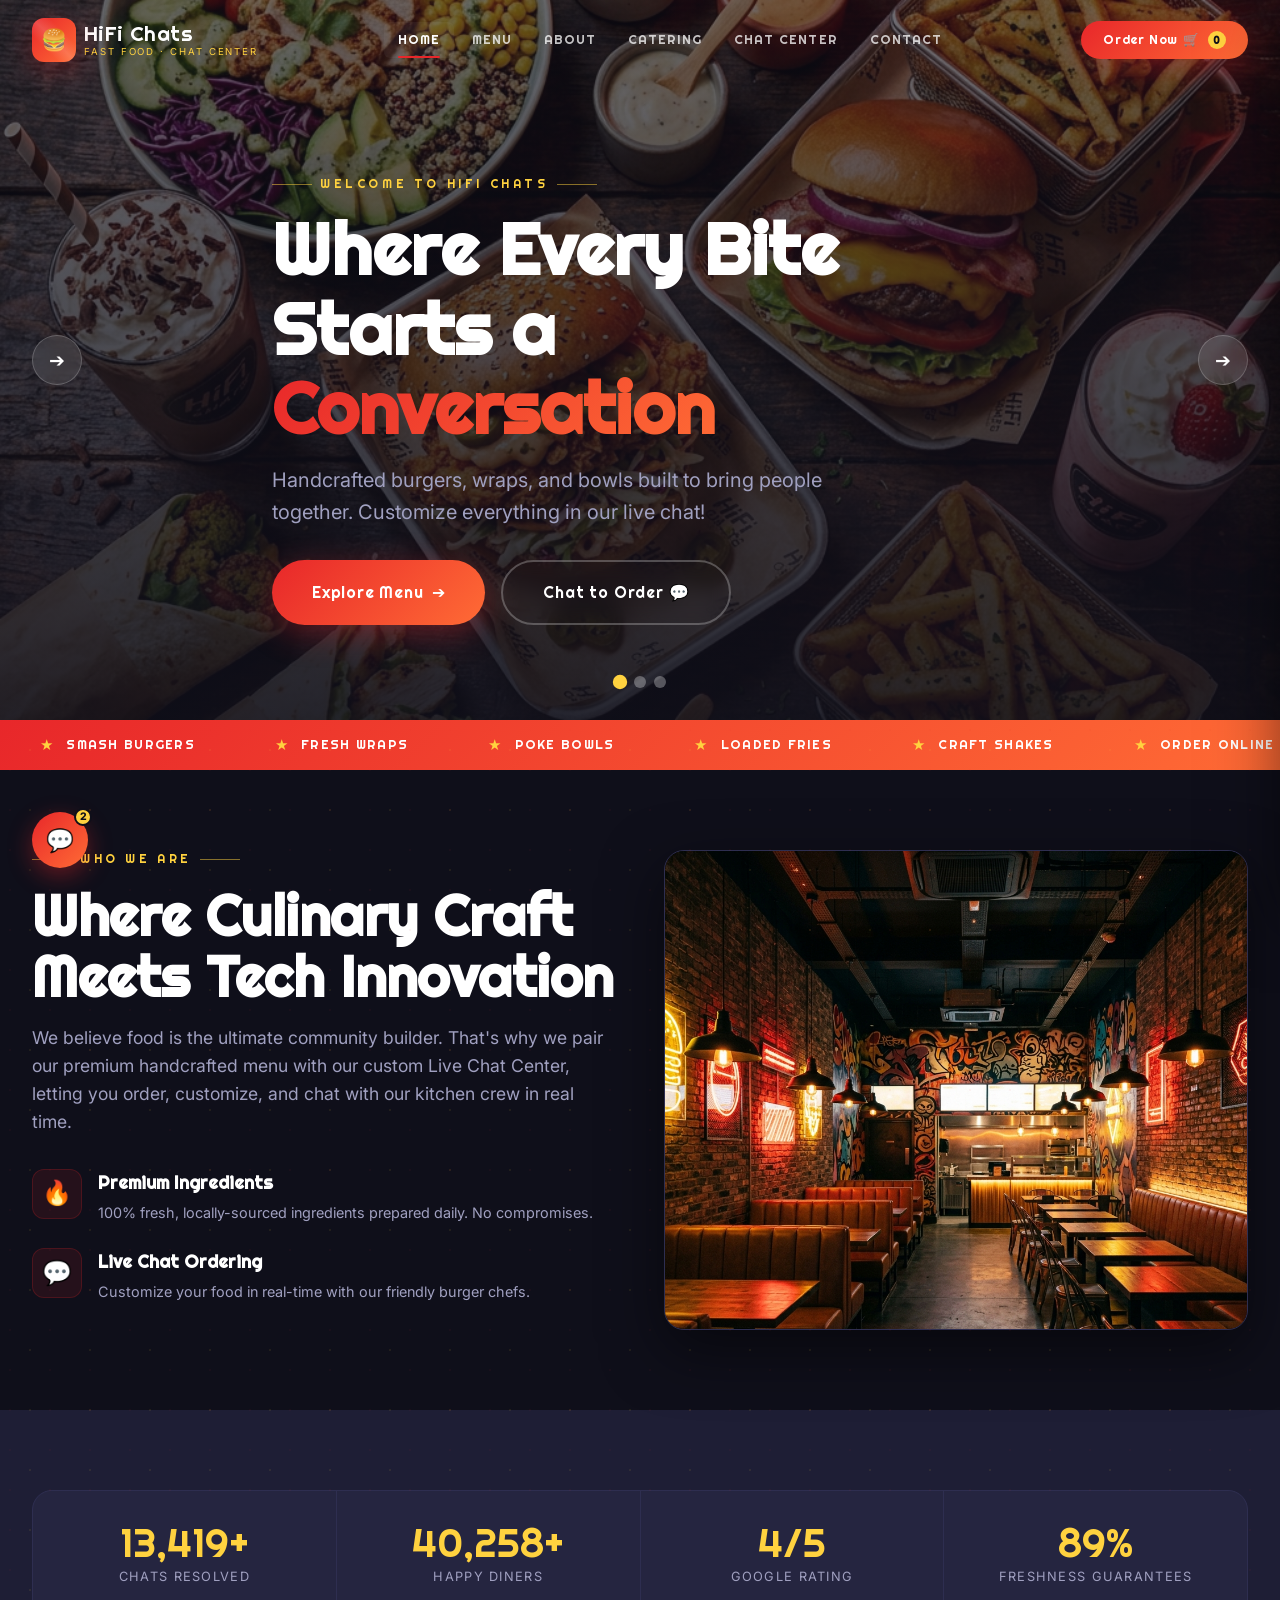
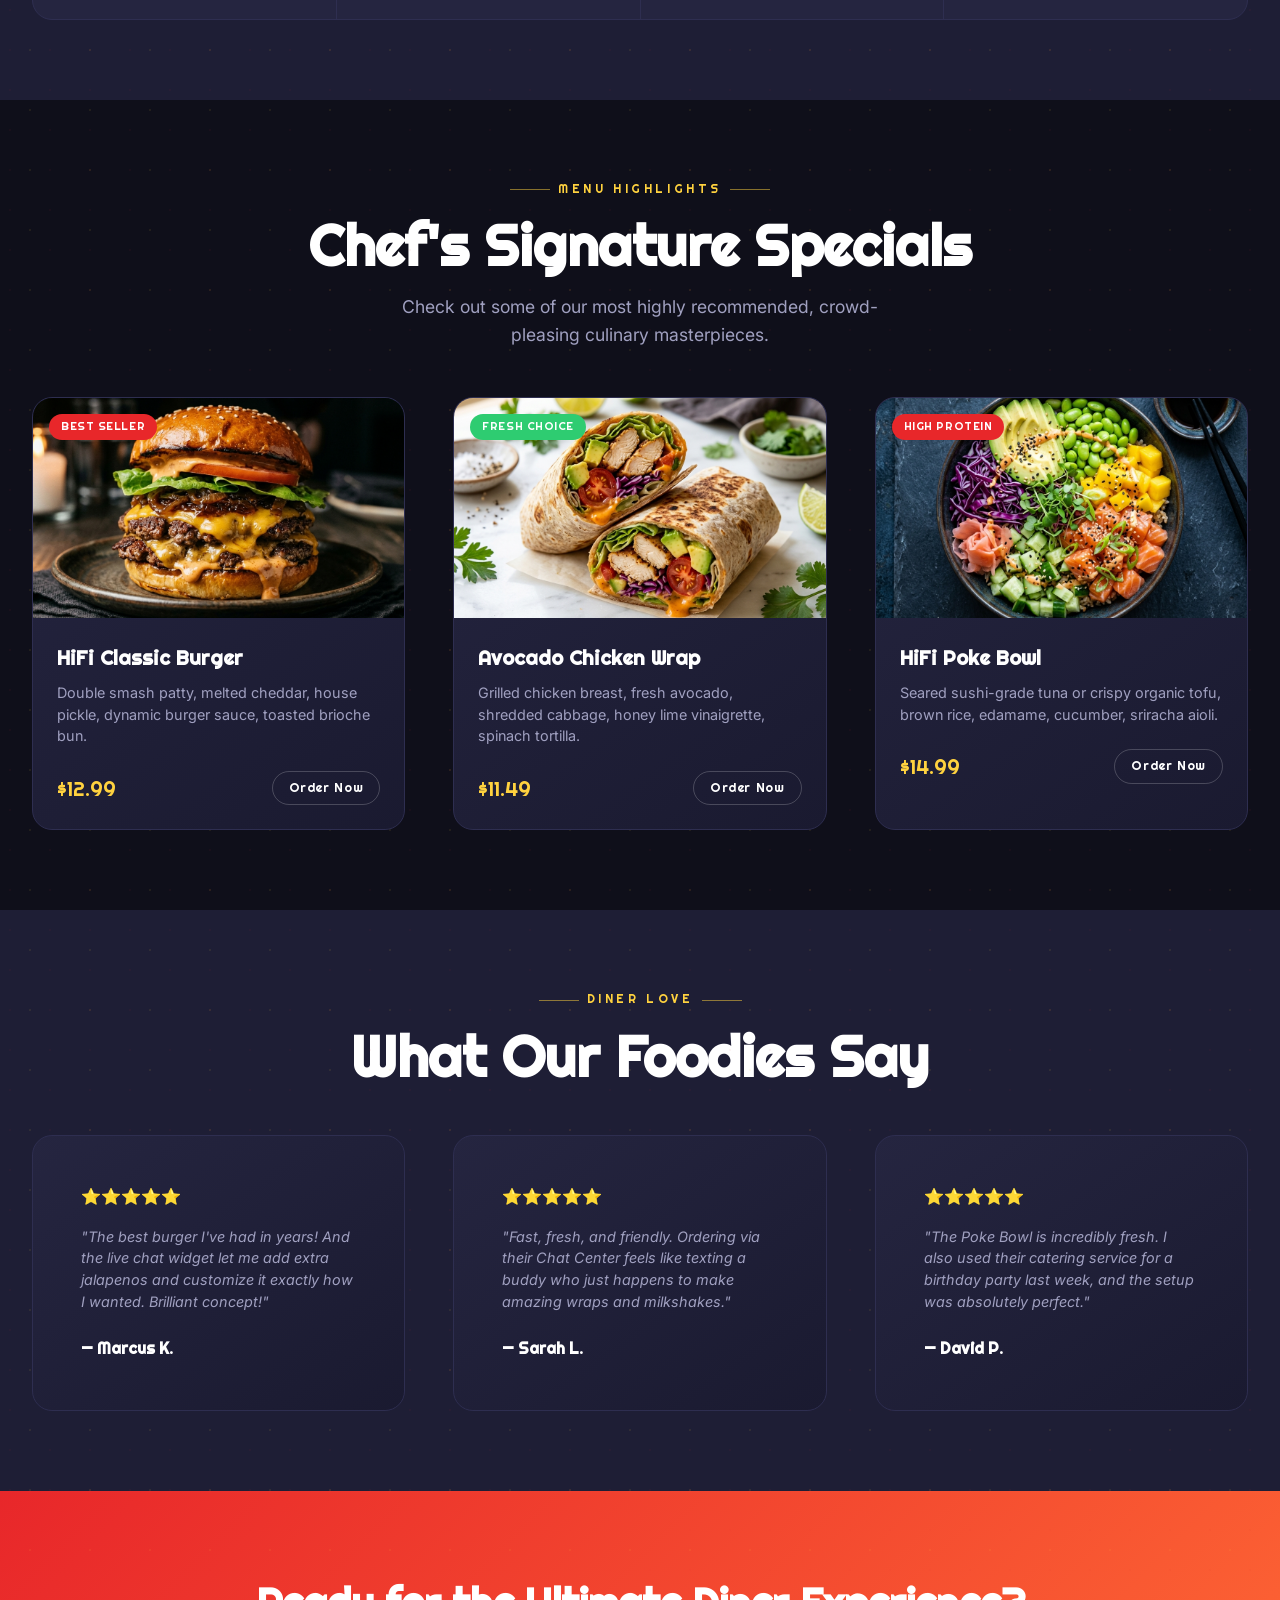
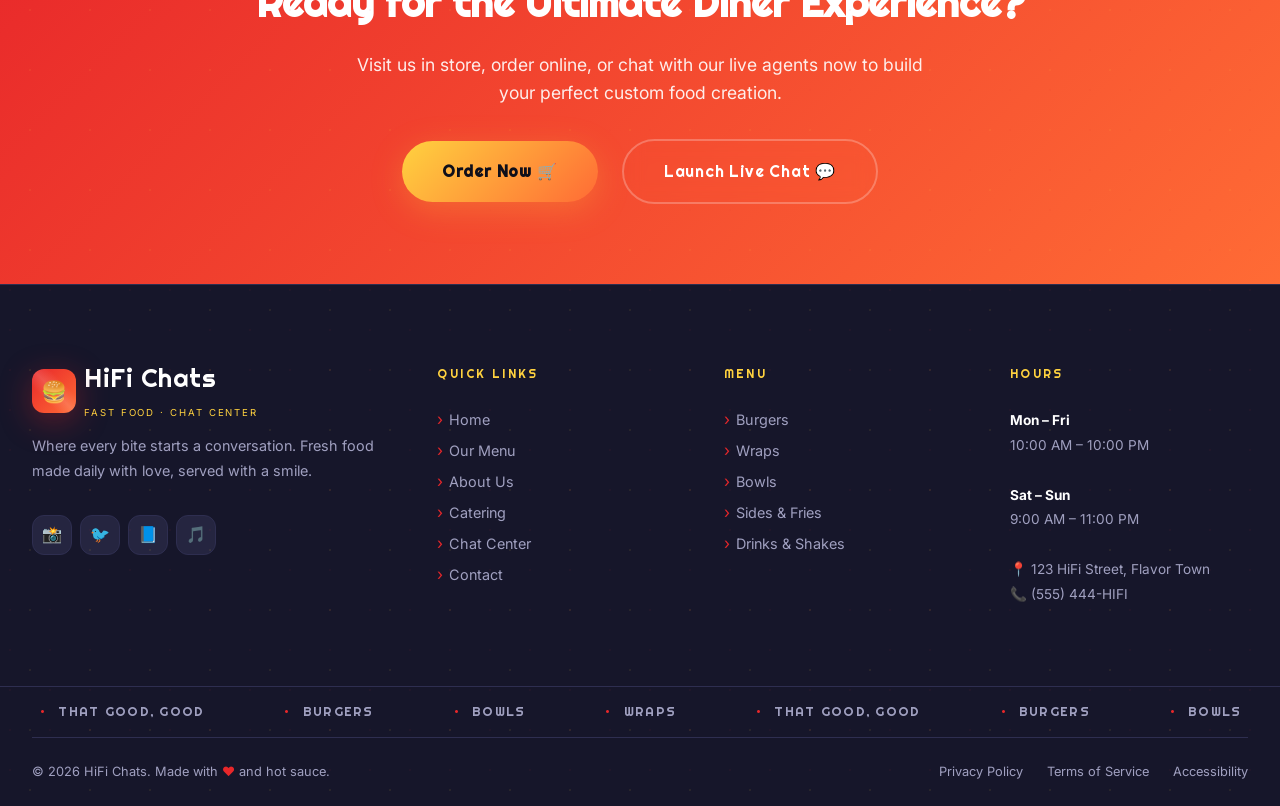
==== index.html @ 08e346a8 "website for chat center" ====
<!DOCTYPE html>
<html lang="en">
<head>
  <meta charset="UTF-8">
  <meta name="viewport" content="width=device-width, initial-scale=1.0">
  <link rel="icon" href="data:image/svg+xml,<svg xmlns=%22http://www.w3.org/2000/svg%22 viewBox=%220 0 100 100%22><text y=%22.9em%22 font-size=%2290%22>🍔</text></svg>">
  <title>Home | HiFi Chats - Street Food & Conversation</title>
  <!-- Google Fonts -->
  <link rel="preconnect" href="https://fonts.googleapis.com">
  <link rel="preconnect" href="https://fonts.gstatic.com" crossorigin>
  <link href="https://fonts.googleapis.com/css2?family=Plus+Jakarta+Sans:wght@400;500;600;700;800&family=Playfair+Display:ital,wght@0,600;0,700;1,600&display=swap" rel="stylesheet">
  <!-- FontAwesome for Icons -->
  <link rel="stylesheet" href="https://cdnjs.cloudflare.com/ajax/libs/font-awesome/6.4.0/css/all.min.css">
  <!-- Stylesheets -->
  <link rel="stylesheet" href="css/main.css">
  <link rel="stylesheet" href="css/components.css">
  <link rel="stylesheet" href="css/animations.css">
  <style>
    /* Inline styles for index-specific elements if any */
    .hero-section {
      height: 80vh;
      min-height: 550px;
      position: relative;
      overflow: hidden;
      display: flex;
      align-items: center;
    }
    .hero-slider {
      position: absolute;
      inset: 0;
      z-index: 1;
    }
    .hero-slide {
      position: absolute;
      inset: 0;
      opacity: 0;
      visibility: hidden;
      transition: opacity 0.8s ease, visibility 0.8s ease;
      display: flex;
      align-items: center;
    }
    .hero-slide.active {
      opacity: 1;
      visibility: visible;
      z-index: 2;
    }
    .hero-bg {
      position: absolute;
      inset: 0;
      background-size: cover;
      background-position: center;
    }
    .hero-bg::after {
      content: '';
      position: absolute;
      inset: 0;
      background: linear-gradient(180deg, rgba(15,15,26,0.6) 0%, rgba(15,15,26,0.9) 100%);
    }
    .hero-content {
      position: relative;
      z-index: 3;
      max-width: 800px;
      padding-top: var(--space-3xl);
    }
    .hero-title {
      font-family: var(--font-display);
      font-size: clamp(2.5rem, 6vw, 4.5rem);
      line-height: 1.1;
      margin-bottom: var(--space-md);
      color: var(--hifi-white);
    }
    .hero-title span {
      color: var(--hifi-yellow);
    }
    .hero-subtitle {
      font-size: 1.25rem;
      color: var(--hifi-muted);
      margin-bottom: var(--space-xl);
      max-width: 600px;
    }
    .hero-actions {
      display: flex;
      gap: var(--space-md);
      flex-wrap: wrap;
    }
    .slider-btn {
      position: absolute;
      top: 50%;
      transform: translateY(-50%);
      width: 50px;
      height: 50px;
      border-radius: 50%;
      background: rgba(255,255,255,0.1);
      border: 1px solid rgba(255,255,255,0.2);
      color: #fff;
      font-size: 1.2rem;
      display: flex;
      align-items: center;
      justify-content: center;
      cursor: pointer;
      z-index: 10;
      transition: all var(--trans-fast);
      backdrop-filter: blur(10px);
    }
    .slider-btn:hover {
      background: var(--hifi-red);
      border-color: var(--hifi-red);
      transform: translateY(-50%) scale(1.1);
    }
    #hero-prev { left: var(--space-xl); }
    #hero-next { right: var(--space-xl); }
    
    .hero-dots {
      position: absolute;
      bottom: var(--space-xl);
      left: 50%;
      transform: translateX(-50%);
      display: flex;
      gap: var(--space-sm);
      z-index: 10;
    }
    .hero-dot {
      width: 12px;
      height: 12px;
      border-radius: 50%;
      background: rgba(255,255,255,0.3);
      cursor: pointer;
      transition: all var(--trans-fast);
    }
    .hero-dot.active {
      background: var(--hifi-yellow);
      transform: scale(1.2);
    }
    
    /* Features */
    .grid {
      display: grid;
      gap: var(--space-2xl);
    }
    .grid-2 { grid-template-columns: repeat(2, 1fr); }
    .grid-3 { grid-template-columns: repeat(3, 1fr); }
    .feature-list {
      display: flex;
      flex-direction: column;
      gap: var(--space-lg);
      margin-top: var(--space-xl);
    }
    .feature-item {
      display: flex;
      gap: var(--space-md);
    }
    .feature-icon {
      width: 50px;
      height: 50px;
      border-radius: 12px;
      background: rgba(232,39,42,0.1);
      border: 1px solid rgba(232,39,42,0.2);
      display: flex;
      align-items: center;
      justify-content: center;
      font-size: 1.5rem;
      color: var(--hifi-red);
      flex-shrink: 0;
    }
    .feature-item h3 {
      font-family: var(--font-display);
      font-size: 1.1rem;
      margin-bottom: 4px;
    }
    .feature-item p {
      color: var(--hifi-muted);
      font-size: 0.9rem;
    }
    .img-wrapper {
      border-radius: var(--radius-lg);
      overflow: hidden;
      border: 1px solid var(--hifi-border);
    }
    .img-responsive {
      width: 100%;
      height: 100%;
      object-fit: cover;
    }
    .flex-center {
      display: flex;
      align-items: center;
      justify-content: center;
    }
    
    /* Backgrounds */
    .bg-light {
      background: var(--hifi-charcoal);
    }
    
    /* Specials Cards */
    .card-img-wrap {
      height: 220px;
      position: relative;
      overflow: hidden;
    }
    .card-img-wrap img {
      width: 100%;
      height: 100%;
      object-fit: cover;
      transition: transform 0.6s ease;
    }
    .card:hover .card-img-wrap img {
      transform: scale(1.08);
    }
    .card-badge {
      position: absolute;
      top: var(--space-md);
      left: var(--space-md);
      padding: 4px 12px;
      border-radius: var(--radius-pill);
      font-family: var(--font-display);
      font-size: 0.7rem;
      letter-spacing: 0.05em;
      text-transform: uppercase;
      color: #fff;
    }
    .bg-primary { background: var(--hifi-red); }
    .bg-accent { background: var(--hifi-green); }
    
    .card-content {
      padding: var(--space-lg);
    }
    .card-title {
      font-family: var(--font-display);
      font-size: 1.25rem;
      margin-bottom: var(--space-sm);
    }
    .card-text {
      color: var(--hifi-muted);
      font-size: 0.9rem;
      margin-bottom: var(--space-lg);
      line-height: 1.5;
    }
    .card-footer {
      display: flex;
      align-items: center;
      justify-content: space-between;
    }
    .card-price {
      font-family: var(--font-display);
      font-size: 1.3rem;
      color: var(--hifi-yellow);
    }
    
    /* Buttons in Cards */
    .btn-outline {
      border: 1px solid rgba(255,255,255,0.2);
      padding: 6px 16px;
      border-radius: var(--radius-pill);
      font-size: 0.8rem;
      font-family: var(--font-display);
      transition: all var(--trans-fast);
    }
    .btn-outline:hover {
      background: var(--hifi-white);
      color: var(--hifi-dark);
      border-color: var(--hifi-white);
    }
    
    .btn-outline.btn-lg {
      padding: 1rem 2.2rem;
      font-size: 0.95rem;
    }
    
    .btn-outline.btn-lg:hover {
      background: var(--hifi-white);
      color: var(--hifi-dark);
    }

    .p-lg {
      padding: var(--space-2xl);
    }
    
    /* Hide scrollbars on body */
    @media (max-width: 768px) {
      .grid-2, .grid-3 { grid-template-columns: 1fr; }
      #hero-prev, #hero-next { display: none; }
    }
  </style>
</head>
<body class="particles-bg">
  <!-- Page Transition Wrapper -->
  <div class="page-transition"></div>

  <!-- Navbar -->
  <header class="navbar" id="navbar">
    <div class="container">
      <a href="index.html" class="nav-logo" data-nav>
        <div class="logo-icon">🍔</div>
        <div class="logo-text">
          <span class="logo-name">HiFi Chats</span>
          <span class="logo-tagline">Fast Food · Chat Center</span>
        </div>
      </a>
      <nav class="nav-links">
        <a href="index.html" class="nav-link active" data-nav>Home</a>
        <a href="menu.html" class="nav-link" data-nav>Menu</a>
        <a href="about.html" class="nav-link" data-nav>About</a>
        <a href="catering.html" class="nav-link" data-nav>Catering</a>
        <a href="chat.html" class="nav-link" data-nav>Chat Center</a>
        <a href="contact.html" class="nav-link" data-nav>Contact</a>
      </nav>
      <div class="nav-actions">
        <button type="button" class="nav-order-btn cart-toggle">Order Now 🛒 <span class="order-badge" style="display:inline-flex;align-items:center;justify-content:center;width:18px;height:18px;background:#FFD23F;color:#0F0F1A;border-radius:50%;font-size:0.65rem;font-weight:800;margin-left:4px;transition:transform 0.2s;">0</span></button>
      </div>
      <button class="nav-hamburger" id="hamburger" aria-label="Toggle menu">
        <span></span>
        <span></span>
        <span></span>
      </button>
    </div>
  </header>

  <!-- Mobile Navigation Menu -->
  <nav class="nav-mobile" id="mobile-nav">
    <a href="index.html" class="nav-link" data-nav>Home</a>
    <a href="menu.html" class="nav-link" data-nav>Menu</a>
    <a href="about.html" class="nav-link" data-nav>About</a>
    <a href="catering.html" class="nav-link" data-nav>Catering</a>
    <a href="chat.html" class="nav-link" data-nav>Chat Center</a>
    <a href="contact.html" class="nav-link" data-nav>Contact</a>
    <button type="button" class="nav-order-btn cart-toggle">Order Now 🛒 <span class="order-badge" style="display:inline-flex;align-items:center;justify-content:center;width:18px;height:18px;background:#FFD23F;color:#0F0F1A;border-radius:50%;font-size:0.65rem;font-weight:800;margin-left:4px;transition:transform 0.2s;">0</span></button>
  </nav>

  <!-- Main Content -->
  <main>
    <!-- Hero Slider Section -->
    <section class="hero-section">
      <div class="hero-slider">
        <!-- Slide 1 (Active) -->
        <div class="hero-slide active">
          <div class="hero-bg" style="background-image: url('assets/hero_food_spread.png');" data-parallax="0.15"></div>
          <div class="hero-content container">
            <span class="section-label">Welcome to HiFi Chats</span>
            <h1 class="hero-title">Where Every Bite<br>Starts a <span class="gradient-text-red">Conversation</span></h1>
            <p class="hero-subtitle">Handcrafted burgers, wraps, and bowls built to bring people together. Customize everything in our live chat!</p>
            <div class="hero-actions">
              <a href="menu.html" class="btn btn-primary btn-lg" data-nav>Explore Menu <span>➔</span></a>
              <a href="chat.html" class="btn btn-secondary btn-lg" data-nav>Chat to Order 💬</a>
            </div>
          </div>
        </div>
        <!-- Slide 2 -->
        <div class="hero-slide">
          <div class="hero-bg" style="background-image: url('assets/burger.png');" data-parallax="0.15"></div>
          <div class="hero-content container">
            <span class="section-label">Double Smash Goodness</span>
            <h1 class="hero-title">Sizzling & Juicy<br><span id="typewriter" class="cursor-blink">Burgers</span></h1>
            <p class="hero-subtitle">Freshly crushed patties, melted cheese, caramelized onions, and our secret HiFi sauce on toasted brioche.</p>
            <div class="hero-actions">
              <a href="menu.html" class="btn btn-primary btn-lg" data-nav>Order Burger Now 🍔</a>
              <a href="about.html" class="btn btn-secondary btn-lg" data-nav>Our Story</a>
            </div>
          </div>
        </div>
        <!-- Slide 3 -->
        <div class="hero-slide">
          <div class="hero-bg" style="background-image: url('assets/interior.png');" data-parallax="0.15"></div>
          <div class="hero-content container">
            <span class="section-label">The Diner Vibe</span>
            <h1 class="hero-title">More Than Meal,<br>It's a <span class="gradient-text-gold">Social Vibe</span></h1>
            <p class="hero-subtitle">Step into our glowing brick & neon lounge, or chat with our live agents from anywhere.</p>
            <div class="hero-actions">
              <a href="contact.html" class="btn btn-gold btn-lg" data-nav>Find Locations 📍</a>
              <a href="catering.html" class="btn btn-secondary btn-lg" data-nav>Event Catering</a>
            </div>
          </div>
        </div>
      </div>

      <!-- Slider Navigation Buttons -->
      <button id="hero-prev" class="slider-btn" aria-label="Previous Slide">➔</button>
      <button id="hero-next" class="slider-btn" aria-label="Next Slide">➔</button>

      <!-- Slider Pagination Dots -->
      <div class="hero-dots">
        <span class="hero-dot active"></span>
        <span class="hero-dot"></span>
        <span class="hero-dot"></span>
      </div>
    </section>

    <!-- Marquee Ticker -->
    <div class="ticker-wrap">
      <div class="ticker-track">
        <span class="ticker-item"><span class="ticker-dot">★</span> SMASH BURGERS</span>
        <span class="ticker-item"><span class="ticker-dot">★</span> FRESH WRAPS</span>
        <span class="ticker-item"><span class="ticker-dot">★</span> POKE BOWLS</span>
        <span class="ticker-item"><span class="ticker-dot">★</span> LOADED FRIES</span>
        <span class="ticker-item"><span class="ticker-dot">★</span> CRAFT SHAKES</span>
        <span class="ticker-item"><span class="ticker-dot">★</span> ORDER ONLINE</span>
        <span class="ticker-item"><span class="ticker-dot">★</span> CATERING AVAILABLE</span>
        <span class="ticker-item"><span class="ticker-dot">★</span> SMASH BURGERS</span>
        <span class="ticker-item"><span class="ticker-dot">★</span> FRESH WRAPS</span>
        <span class="ticker-item"><span class="ticker-dot">★</span> POKE BOWLS</span>
        <span class="ticker-item"><span class="ticker-dot">★</span> LOADED FRIES</span>
        <span class="ticker-item"><span class="ticker-dot">★</span> CRAFT SHAKES</span>
        <span class="ticker-item"><span class="ticker-dot">★</span> ORDER ONLINE</span>
        <span class="ticker-item"><span class="ticker-dot">★</span> CATERING AVAILABLE</span>
      </div>
    </div>

    <!-- Intro & Features Section -->
    <section class="section-padding container">
      <div class="grid grid-2">
        <div class="reveal-left">
          <span class="section-label">Who We Are</span>
          <h2 class="section-title">Where Culinary Craft<br>Meets Tech Innovation</h2>
          <p class="section-subtitle" style="max-width: 100%; margin-bottom: 2rem;">We believe food is the ultimate community builder. That's why we pair our premium handcrafted menu with our custom Live Chat Center, letting you order, customize, and chat with our kitchen crew in real time.</p>
          <div class="feature-list stagger">
            <div class="feature-item">
              <div class="feature-icon">🔥</div>
              <div>
                <h3>Premium Ingredients</h3>
                <p>100% fresh, locally-sourced ingredients prepared daily. No compromises.</p>
              </div>
            </div>
            <div class="feature-item">
              <div class="feature-icon">💬</div>
              <div>
                <h3>Live Chat Ordering</h3>
                <p>Customize your food in real-time with our friendly burger chefs.</p>
              </div>
            </div>
          </div>
        </div>
        <div class="reveal-right flex-center">
          <div class="img-wrapper shadow-lg float-anim" style="max-height: 480px;">
            <img src="assets/interior.png" alt="Diner Interior" class="img-responsive">
          </div>
        </div>
      </div>
    </section>

    <!-- Stats Section -->
    <section class="section-padding bg-light">
      <div class="container">
        <div class="stats-grid stagger">
          <div class="stat-item">
            <div class="stat-number" data-count="15000" data-suffix="+">0</div>
            <div class="stat-label">Chats Resolved</div>
          </div>
          <div class="stat-item">
            <div class="stat-number" data-count="45000" data-suffix="+">0</div>
            <div class="stat-label">Happy Diners</div>
          </div>
          <div class="stat-item">
            <div class="stat-number" data-count="4.9" data-suffix="/5">0</div>
            <div class="stat-label">Google Rating</div>
          </div>
          <div class="stat-item">
            <div class="stat-number" data-count="100" data-suffix="%">0</div>
            <div class="stat-label">Freshness Guarantees</div>
          </div>
        </div>
      </div>
    </section>

    <!-- Specials / Signature Items Section -->
    <section class="section-padding container">
      <div class="text-center" style="margin-bottom: 3rem;">
        <span class="section-label" style="justify-content: center;">Menu Highlights</span>
        <h2 class="section-title">Chef's Signature Specials</h2>
        <p class="section-subtitle" style="margin-inline: auto;">Check out some of our most highly recommended, crowd-pleasing culinary masterpieces.</p>
      </div>
      
      <div class="grid grid-3 stagger">
        <!-- Card 1 -->
        <div class="card reveal">
          <div class="card-img-wrap">
            <img src="assets/burger.png" alt="HiFi Classic Burger" class="img-responsive">
            <span class="card-badge bg-primary">Best Seller</span>
          </div>
          <div class="card-content">
            <h3 class="card-title">HiFi Classic Burger</h3>
            <p class="card-text">Double smash patty, melted cheddar, house pickle, dynamic burger sauce, toasted brioche bun.</p>
            <div class="card-footer">
              <span class="card-price">$12.99</span>
              <a href="menu.html" class="btn btn-outline" data-nav>Order Now</a>
            </div>
          </div>
        </div>
        <!-- Card 2 -->
        <div class="card reveal">
          <div class="card-img-wrap">
            <img src="assets/wrap.png" alt="Avocado Chicken Wrap" class="img-responsive">
            <span class="card-badge bg-accent">Fresh Choice</span>
          </div>
          <div class="card-content">
            <h3 class="card-title">Avocado Chicken Wrap</h3>
            <p class="card-text">Grilled chicken breast, fresh avocado, shredded cabbage, honey lime vinaigrette, spinach tortilla.</p>
            <div class="card-footer">
              <span class="card-price">$11.49</span>
              <a href="menu.html" class="btn btn-outline" data-nav>Order Now</a>
            </div>
          </div>
        </div>
        <!-- Card 3 -->
        <div class="card reveal">
          <div class="card-img-wrap">
            <img src="assets/bowl.png" alt="HiFi Poke Bowl" class="img-responsive">
            <span class="card-badge bg-primary">High Protein</span>
          </div>
          <div class="card-content">
            <h3 class="card-title">HiFi Poke Bowl</h3>
            <p class="card-text">Seared sushi-grade tuna or crispy organic tofu, brown rice, edamame, cucumber, sriracha aioli.</p>
            <div class="card-footer">
              <span class="card-price">$14.99</span>
              <a href="menu.html" class="btn btn-outline" data-nav>Order Now</a>
            </div>
          </div>
        </div>
      </div>
    </section>

    <!-- Testimonials Section -->
    <section class="section-padding bg-light">
      <div class="container">
        <div class="text-center" style="margin-bottom: 3rem;">
          <span class="section-label" style="justify-content: center;">Diner Love</span>
          <h2 class="section-title">What Our Foodies Say</h2>
        </div>
        <div class="grid grid-3 stagger">
          <div class="card p-lg reveal">
            <div class="stars" style="color: var(--hifi-yellow); margin-bottom: 1rem;">⭐⭐⭐⭐⭐</div>
            <p class="card-text" style="font-style: italic; margin-bottom: 0;">"The best burger I've had in years! And the live chat widget let me add extra jalapenos and customize it exactly how I wanted. Brilliant concept!"</p>
            <h4 style="margin-top: 1.5rem; font-family: var(--font-display);">— Marcus K.</h4>
          </div>
          <div class="card p-lg reveal">
            <div class="stars" style="color: var(--hifi-yellow); margin-bottom: 1rem;">⭐⭐⭐⭐⭐</div>
            <p class="card-text" style="font-style: italic; margin-bottom: 0;">"Fast, fresh, and friendly. Ordering via their Chat Center feels like texting a buddy who just happens to make amazing wraps and milkshakes."</p>
            <h4 style="margin-top: 1.5rem; font-family: var(--font-display);">— Sarah L.</h4>
          </div>
          <div class="card p-lg reveal">
            <div class="stars" style="color: var(--hifi-yellow); margin-bottom: 1rem;">⭐⭐⭐⭐⭐</div>
            <p class="card-text" style="font-style: italic; margin-bottom: 0;">"The Poke Bowl is incredibly fresh. I also used their catering service for a birthday party last week, and the setup was absolutely perfect."</p>
            <h4 style="margin-top: 1.5rem; font-family: var(--font-display);">— David P.</h4>
          </div>
        </div>
      </div>
    </section>

    <!-- Call To Action (CTA) -->
    <section class="section-padding bg-primary text-white text-center" style="background: var(--grad-red);">
      <div class="container reveal">
        <h2 class="display-font" style="font-size: 2.5rem; margin-bottom: 1rem; color: #fff;">Ready for the Ultimate Diner Experience?</h2>
        <p style="font-size: 1.1rem; margin-bottom: 2rem; opacity: 0.9; max-width: 600px; margin-inline: auto;">Visit us in store, order online, or chat with our live agents now to build your perfect custom food creation.</p>
        <div class="flex-center" style="gap: 1.5rem; flex-wrap: wrap;">
          <a href="menu.html" class="btn btn-gold btn-lg" data-nav>Order Now 🛒</a>
          <a href="chat.html" class="btn btn-secondary btn-lg" data-nav>Launch Live Chat 💬</a>
        </div>
      </div>
    </section>
  </main>

  <!-- Footer -->
  <footer class="footer">
    <div class="container">
      <div class="footer-grid">
        <div class="footer-brand">
          <div class="nav-logo" style="margin-bottom:1rem;">
            <div class="logo-icon">🍔</div>
            <div class="logo-text">
              <span class="logo-name">HiFi Chats</span>
              <span class="logo-tagline">Fast Food · Chat Center</span>
            </div>
          </div>
          <p class="footer-desc">Where every bite starts a conversation. Fresh food made daily with love, served with a smile.</p>
          <div class="footer-social">
            <a href="#" class="social-btn" aria-label="Instagram">📸</a>
            <a href="#" class="social-btn" aria-label="Twitter">🐦</a>
            <a href="#" class="social-btn" aria-label="Facebook">📘</a>
            <a href="#" class="social-btn" aria-label="TikTok">🎵</a>
          </div>
        </div>
        <div>
          <p class="footer-col-title">Quick Links</p>
          <ul class="footer-links">
            <li><a href="index.html">Home</a></li>
            <li><a href="menu.html">Our Menu</a></li>
            <li><a href="about.html">About Us</a></li>
            <li><a href="catering.html">Catering</a></li>
            <li><a href="chat.html">Chat Center</a></li>
            <li><a href="contact.html">Contact</a></li>
          </ul>
        </div>
        <div>
          <p class="footer-col-title">Menu</p>
          <ul class="footer-links">
            <li><a href="menu.html">Burgers</a></li>
            <li><a href="menu.html">Wraps</a></li>
            <li><a href="menu.html">Bowls</a></li>
            <li><a href="menu.html">Sides & Fries</a></li>
            <li><a href="menu.html">Drinks & Shakes</a></li>
          </ul>
        </div>
        <div>
          <p class="footer-col-title">Hours</p>
          <div class="footer-hours">
            <p><strong>Mon – Fri</strong><br>10:00 AM – 10:00 PM</p>
            <br>
            <p><strong>Sat – Sun</strong><br>9:00 AM – 11:00 PM</p>
            <br>
            <p>📍 123 HiFi Street, Flavor Town</p>
            <p>📞 (555) 444-HIFI</p>
          </div>
        </div>
      </div>
    </div>
    <div class="ticker-wrap" style="background:var(--hifi-dark2);border-top:1px solid var(--hifi-border);">
      <div class="ticker-track">
        <span class="ticker-item" style="color:var(--hifi-muted)"><span class="ticker-dot" style="color:var(--hifi-red)">•</span> that good, good</span>
        <span class="ticker-item" style="color:var(--hifi-muted)"><span class="ticker-dot" style="color:var(--hifi-red)">•</span> burgers</span>
        <span class="ticker-item" style="color:var(--hifi-muted)"><span class="ticker-dot" style="color:var(--hifi-red)">•</span> bowls</span>
        <span class="ticker-item" style="color:var(--hifi-muted)"><span class="ticker-dot" style="color:var(--hifi-red)">•</span> wraps</span>
        <span class="ticker-item" style="color:var(--hifi-muted)"><span class="ticker-dot" style="color:var(--hifi-red)">•</span> that good, good</span>
        <span class="ticker-item" style="color:var(--hifi-muted)"><span class="ticker-dot" style="color:var(--hifi-red)">•</span> burgers</span>
        <span class="ticker-item" style="color:var(--hifi-muted)"><span class="ticker-dot" style="color:var(--hifi-red)">•</span> bowls</span>
        <span class="ticker-item" style="color:var(--hifi-muted)"><span class="ticker-dot" style="color:var(--hifi-red)">•</span> wraps</span>
      </div>
    </div>
    <div class="container">
      <div class="footer-bottom">
        <p class="footer-copy">© 2026 HiFi Chats. Made with <span>❤</span> and hot sauce.</p>
        <div class="footer-legal">
          <a href="#">Privacy Policy</a>
          <a href="#">Terms of Service</a>
          <a href="#">Accessibility</a>
        </div>
      </div>
    </div>
  </footer>

  <!-- Floating Order Button -->
  <a href="menu.html" class="fab-order" id="fab-order" aria-label="Order Now">
    <span class="fab-pulse"></span> Order Now
  </a>

  <!-- Chat Widget -->
  <div class="chat-widget">
    <div class="chat-popup" id="chat-popup">
      <div class="chat-popup-header">
        <div class="chat-popup-avatar">🧑‍🍳</div>
        <div class="chat-popup-info">
          <strong>HiFi Support</strong>
          <small>Usually replies instantly</small>
        </div>
        <div class="online-dot"></div>
      </div>
      <div class="chat-popup-body">
        <div class="chat-bubble-msg">👋 Hey! Ready to order? We've got today's specials waiting for you!</div>
        <div class="chat-bubble-msg" style="animation-delay:0.2s">🍔 Our HiFi Classic is 20% off today only!</div>
        <a href="chat.html" class="chat-popup-cta">Start Chatting →</a>
      </div>
    </div>
    <button class="chat-widget-btn" id="chat-widget-btn" aria-label="Open chat">💬</button>
    <span class="chat-widget-badge">2</span>
  </div>

  <!-- Scripts -->
  <script src="js/cart.js"></script>
  <script src="js/main.js"></script>
  <script src="js/hero.js"></script>
</body>
</html>
---- css/main.css ----
/* ====================================
   HiFi Chats – Design System / main.css
   ==================================== */

@import url('https://fonts.googleapis.com/css2?family=Righteous&family=Pacifico&family=Inter:wght@300;400;500;600;700;800;900&display=swap');

/* ── CSS Custom Properties ── */
:root {
  /* Brand Colors */
  --hifi-red:       #E8272A;
  --hifi-red-dark:  #B01E20;
  --hifi-red-light: #FF4D50;
  --hifi-yellow:    #FFD23F;
  --hifi-yellow-dk: #E8BB20;
  --hifi-orange:    #FF6B35;
  --hifi-green:     #2ECC71;
  --hifi-dark:      #0F0F1A;
  --hifi-dark2:     #16162A;
  --hifi-charcoal:  #1E1E35;
  --hifi-card:      #252540;
  --hifi-border:    #2E2E50;
  --hifi-cream:     #FFF8F0;
  --hifi-muted:     #A0A0C0;
  --hifi-white:     #FFFFFF;

  /* Gradients */
  --grad-hero:   linear-gradient(135deg, #0F0F1A 0%, #1A0A0A 50%, #0F0F1A 100%);
  --grad-red:    linear-gradient(135deg, #E8272A, #FF6B35);
  --grad-gold:   linear-gradient(135deg, #FFD23F, #FF6B35);
  --grad-card:   linear-gradient(145deg, #252540, #1A1A30);
  --grad-shine:  linear-gradient(45deg, transparent 30%, rgba(255,210,63,0.08) 50%, transparent 70%);

  /* Typography */
  --font-display: 'Righteous', sans-serif;
  --font-accent:  'Pacifico', cursive;
  --font-body:    'Inter', sans-serif;

  /* Spacing */
  --space-xs:  0.25rem;
  --space-sm:  0.5rem;
  --space-md:  1rem;
  --space-lg:  1.5rem;
  --space-xl:  2rem;
  --space-2xl: 3rem;
  --space-3xl: 5rem;

  /* Border Radius */
  --radius-sm:   6px;
  --radius-md:   12px;
  --radius-lg:   20px;
  --radius-xl:   32px;
  --radius-pill: 999px;

  /* Shadows */
  --shadow-sm:   0 2px 8px rgba(0,0,0,0.3);
  --shadow-md:   0 8px 32px rgba(0,0,0,0.4);
  --shadow-lg:   0 20px 60px rgba(0,0,0,0.5);
  --shadow-red:  0 8px 32px rgba(232,39,42,0.35);
  --shadow-gold: 0 8px 32px rgba(255,210,63,0.25);

  /* Transitions */
  --trans-fast:   0.15s ease;
  --trans-mid:    0.3s ease;
  --trans-slow:   0.6s cubic-bezier(0.34, 1.56, 0.64, 1);

  /* Z-Index */
  --z-base: 1;
  --z-above: 10;
  --z-nav: 100;
  --z-modal: 1000;

  /* Layout */
  --max-width: 1280px;
  --nav-height: 80px;
}

/* ── Reset & Base ── */
*, *::before, *::after {
  box-sizing: border-box;
  margin: 0;
  padding: 0;
}

html {
  scroll-behavior: smooth;
  font-size: 16px;
}

body {
  font-family: var(--font-body);
  background: var(--hifi-dark);
  color: var(--hifi-white);
  overflow-x: hidden;
  line-height: 1.6;
  -webkit-font-smoothing: antialiased;
}

img {
  max-width: 100%;
  display: block;
}

a {
  color: inherit;
  text-decoration: none;
}

ul, ol {
  list-style: none;
}

button {
  cursor: pointer;
  border: none;
  background: none;
  font-family: inherit;
}

/* ── Utility Classes ── */
.container {
  max-width: var(--max-width);
  margin-inline: auto;
  padding-inline: var(--space-xl);
}

.section-padding {
  padding-block: var(--space-3xl);
}

.text-center { text-align: center; }
.text-red    { color: var(--hifi-red); }
.text-yellow { color: var(--hifi-yellow); }
.text-muted  { color: var(--hifi-muted); }
.text-white  { color: var(--hifi-white); }

.shadow-lg { box-shadow: var(--shadow-lg); }

.display-font  { font-family: var(--font-display); }
.accent-font   { font-family: var(--font-accent); }

/* ── Section Headers ── */
.section-label {
  font-family: var(--font-display);
  font-size: 0.75rem;
  letter-spacing: 0.3em;
  text-transform: uppercase;
  color: var(--hifi-yellow);
  display: flex;
  align-items: center;
  gap: var(--space-sm);
  margin-bottom: var(--space-md);
}

.section-label::before,
.section-label::after {
  content: '';
  height: 1px;
  width: 40px;
  background: var(--hifi-yellow);
  opacity: 0.5;
}

.section-title {
  font-family: var(--font-display);
  font-size: clamp(2rem, 5vw, 3.5rem);
  line-height: 1.1;
  margin-bottom: var(--space-md);
}

.section-subtitle {
  font-size: 1.1rem;
  color: var(--hifi-muted);
  max-width: 540px;
}

/* ── Buttons ── */
.btn {
  display: inline-flex;
  align-items: center;
  gap: var(--space-sm);
  padding: 0.85em 2em;
  border-radius: var(--radius-pill);
  font-family: var(--font-display);
  font-size: 0.9rem;
  letter-spacing: 0.05em;
  transition: all var(--trans-slow);
  position: relative;
  overflow: hidden;
  white-space: nowrap;
}

.btn::after {
  content: '';
  position: absolute;
  inset: 0;
  background: var(--grad-shine);
  transform: translateX(-100%);
  transition: transform var(--trans-mid);
}

.btn:hover::after {
  transform: translateX(100%);
}

.btn-primary {
  background: var(--grad-red);
  color: var(--hifi-white);
  box-shadow: var(--shadow-red);
}

.btn-primary:hover {
  transform: translateY(-3px) scale(1.03);
  box-shadow: 0 12px 40px rgba(232,39,42,0.5);
}

.btn-secondary {
  background: transparent;
  color: var(--hifi-white);
  border: 2px solid rgba(255,255,255,0.25);
  backdrop-filter: blur(10px);
}

.btn-secondary:hover {
  border-color: var(--hifi-yellow);
  color: var(--hifi-yellow);
  transform: translateY(-3px);
  box-shadow: 0 8px 24px rgba(255,210,63,0.15);
}

.btn-gold {
  background: var(--grad-gold);
  color: var(--hifi-dark);
  box-shadow: var(--shadow-gold);
  font-weight: 700;
}

.btn-gold:hover {
  transform: translateY(-3px) scale(1.03);
  box-shadow: 0 12px 40px rgba(255,210,63,0.4);
}

.btn-lg {
  padding: 1.1em 2.5em;
  font-size: 1rem;
}

.btn-sm {
  padding: 0.55em 1.4em;
  font-size: 0.8rem;
}

.btn-icon {
  width: 20px;
  height: 20px;
  transition: transform var(--trans-fast);
}

.btn:hover .btn-icon {
  transform: translateX(4px);
}

/* ── Cards ── */
.card {
  background: var(--grad-card);
  border: 1px solid var(--hifi-border);
  border-radius: var(--radius-lg);
  overflow: hidden;
  transition: all var(--trans-mid);
  position: relative;
}

.card:hover {
  transform: translateY(-6px);
  border-color: rgba(232,39,42,0.3);
  box-shadow: 0 24px 48px rgba(0,0,0,0.4), 0 0 0 1px rgba(232,39,42,0.1);
}

/* ── Badges ── */
.badge {
  display: inline-flex;
  align-items: center;
  gap: 4px;
  padding: 4px 12px;
  border-radius: var(--radius-pill);
  font-size: 0.7rem;
  font-weight: 700;
  letter-spacing: 0.05em;
  text-transform: uppercase;
}

.badge-hot  { background: rgba(232,39,42,0.15); color: var(--hifi-red-light); border: 1px solid rgba(232,39,42,0.3); }
.badge-new  { background: rgba(46,204,113,0.15); color: var(--hifi-green); border: 1px solid rgba(46,204,113,0.3); }
.badge-veg  { background: rgba(46,204,113,0.15); color: var(--hifi-green); border: 1px solid rgba(46,204,113,0.3); }
.badge-pop  { background: rgba(255,210,63,0.15); color: var(--hifi-yellow); border: 1px solid rgba(255,210,63,0.3); }

/* ── Scroll-in animations ── */
.reveal {
  opacity: 0;
  transform: translateY(40px);
  transition: opacity 0.7s ease, transform 0.7s ease;
}

.reveal.visible {
  opacity: 1;
  transform: none;
}

.reveal-left {
  opacity: 0;
  transform: translateX(-40px);
  transition: opacity 0.7s ease, transform 0.7s ease;
}

.reveal-left.visible {
  opacity: 1;
  transform: none;
}

.reveal-right {
  opacity: 0;
  transform: translateX(40px);
  transition: opacity 0.7s ease, transform 0.7s ease;
}

.reveal-right.visible {
  opacity: 1;
  transform: none;
}

/* ── Page Hero Overlay ── */
.page-hero {
  position: relative;
  padding-top: calc(var(--nav-height) + 4rem);
  padding-bottom: 4rem;
  text-align: center;
  overflow: hidden;
}

.page-hero::before {
  content: '';
  position: absolute;
  inset: 0;
  background: radial-gradient(ellipse at center top, rgba(232,39,42,0.2) 0%, transparent 60%);
  pointer-events: none;
}

/* ── Divider ── */
.divider {
  border: none;
  height: 1px;
  background: linear-gradient(90deg, transparent, var(--hifi-border), transparent);
  margin-block: var(--space-2xl);
}

/* ── Responsive Grid Helpers ── */
.grid-2 { display: grid; grid-template-columns: repeat(2, 1fr); gap: var(--space-xl); }
.grid-3 { display: grid; grid-template-columns: repeat(3, 1fr); gap: var(--space-xl); }
.grid-4 { display: grid; grid-template-columns: repeat(4, 1fr); gap: var(--space-xl); }

@media (max-width: 1024px) {
  .grid-4 { grid-template-columns: repeat(2, 1fr); }
  .grid-3 { grid-template-columns: repeat(2, 1fr); }
}

@media (max-width: 768px) {
  .container { padding-inline: var(--space-lg); }
  .section-padding { padding-block: var(--space-2xl); }
  .grid-2, .grid-3, .grid-4 { grid-template-columns: 1fr; }
}
---- css/components.css ----
/* ====================================
   HiFi Chats – Components (Nav, Footer, etc.)
   ==================================== */

/* ──────────────────────────────────────
   NAVIGATION
────────────────────────────────────── */
.navbar {
  position: fixed;
  top: 0;
  left: 0;
  right: 0;
  height: var(--nav-height);
  z-index: var(--z-nav);
  transition: all var(--trans-mid);
  display: flex;
  align-items: center;
}

.navbar.scrolled {
  background: rgba(15, 15, 26, 0.92);
  backdrop-filter: blur(20px);
  border-bottom: 1px solid var(--hifi-border);
  box-shadow: 0 4px 30px rgba(0,0,0,0.3);
}

.navbar .container {
  display: flex;
  align-items: center;
  justify-content: space-between;
  width: 100%;
}

/* Logo */
.nav-logo {
  display: flex;
  align-items: center;
  gap: var(--space-sm);
  text-decoration: none;
}

.logo-icon {
  width: 44px;
  height: 44px;
  background: var(--grad-red);
  border-radius: 12px;
  display: flex;
  align-items: center;
  justify-content: center;
  font-size: 1.3rem;
  box-shadow: var(--shadow-red);
  flex-shrink: 0;
  position: relative;
  overflow: hidden;
}

.logo-icon::after {
  content: '';
  position: absolute;
  top: -50%;
  left: -50%;
  width: 200%;
  height: 200%;
  background: linear-gradient(45deg, transparent 40%, rgba(255,255,255,0.15) 50%, transparent 60%);
  animation: logo-shine 3s infinite;
}

@keyframes logo-shine {
  0% { transform: rotate(0deg) translateX(-100%); }
  100% { transform: rotate(0deg) translateX(100%); }
}

.logo-text {
  display: flex;
  flex-direction: column;
  line-height: 1;
}

.logo-name {
  font-family: var(--font-display);
  font-size: 1.3rem;
  color: var(--hifi-white);
  letter-spacing: 0.02em;
}

.logo-tagline {
  font-size: 0.6rem;
  color: var(--hifi-yellow);
  letter-spacing: 0.2em;
  text-transform: uppercase;
  margin-top: 2px;
}

/* Nav Links */
.nav-links {
  display: flex;
  align-items: center;
  gap: var(--space-xs);
}

.nav-link {
  font-family: var(--font-display);
  font-size: 0.8rem;
  letter-spacing: 0.08em;
  text-transform: uppercase;
  color: rgba(255,255,255,0.75);
  padding: 8px 14px;
  border-radius: var(--radius-sm);
  transition: all var(--trans-fast);
  position: relative;
}

.nav-link::after {
  content: '';
  position: absolute;
  bottom: 0;
  left: 50%;
  transform: translateX(-50%);
  width: 0;
  height: 2px;
  background: var(--hifi-red);
  border-radius: 2px;
  transition: width var(--trans-fast);
}

.nav-link:hover,
.nav-link.active {
  color: var(--hifi-white);
  background: rgba(255,255,255,0.05);
}

.nav-link:hover::after,
.nav-link.active::after {
  width: calc(100% - 28px);
}

/* Nav Actions */
.nav-actions {
  display: flex;
  align-items: center;
  gap: var(--space-md);
}

.nav-order-btn {
  background: var(--grad-red);
  color: var(--hifi-white);
  font-family: var(--font-display);
  font-size: 0.8rem;
  letter-spacing: 0.05em;
  padding: 10px 22px;
  border-radius: var(--radius-pill);
  box-shadow: var(--shadow-red);
  transition: all var(--trans-slow);
}

.nav-order-btn:hover {
  transform: translateY(-2px) scale(1.05);
  box-shadow: 0 8px 24px rgba(232,39,42,0.5);
}

/* Hamburger */
.nav-hamburger {
  display: none;
  flex-direction: column;
  gap: 5px;
  cursor: pointer;
  padding: 6px;
}

.nav-hamburger span {
  display: block;
  width: 24px;
  height: 2px;
  background: var(--hifi-white);
  border-radius: 2px;
  transition: all var(--trans-fast);
}

.nav-hamburger.open span:nth-child(1) { transform: translateY(7px) rotate(45deg); }
.nav-hamburger.open span:nth-child(2) { opacity: 0; transform: scaleX(0); }
.nav-hamburger.open span:nth-child(3) { transform: translateY(-7px) rotate(-45deg); }

/* Mobile Nav */
.nav-mobile {
  display: none;
  position: fixed;
  top: var(--nav-height);
  left: 0;
  right: 0;
  background: rgba(15, 15, 26, 0.98);
  backdrop-filter: blur(20px);
  border-bottom: 1px solid var(--hifi-border);
  padding: var(--space-xl);
  flex-direction: column;
  gap: var(--space-sm);
  z-index: calc(var(--z-nav) - 1);
  transform: translateY(-100%);
  opacity: 0;
  transition: all var(--trans-mid);
}

.nav-mobile.open {
  transform: translateY(0);
  opacity: 1;
}

.nav-mobile .nav-link {
  font-size: 1rem;
  padding: var(--space-md);
  border-radius: var(--radius-md);
}

.nav-mobile .nav-order-btn {
  text-align: center;
  padding: var(--space-md);
  border-radius: var(--radius-md);
  margin-top: var(--space-md);
  font-size: 1rem;
}

@media (max-width: 900px) {
  .nav-links, .nav-actions { display: none; }
  .nav-hamburger { display: flex; }
  .nav-mobile { display: flex; }
}


/* ──────────────────────────────────────
   MARQUEE TICKER
────────────────────────────────────── */
.ticker-wrap {
  background: var(--grad-red);
  overflow: hidden;
  white-space: nowrap;
  padding-block: 12px;
}

.ticker-track {
  display: inline-flex;
  animation: ticker 30s linear infinite;
}

.ticker-item {
  font-family: var(--font-display);
  font-size: 0.8rem;
  letter-spacing: 0.1em;
  text-transform: uppercase;
  color: var(--hifi-white);
  padding-inline: 2.5rem;
  display: inline-flex;
  align-items: center;
  gap: 0.75rem;
}

.ticker-dot {
  color: var(--hifi-yellow);
  font-size: 1.2em;
}

@keyframes ticker {
  0% { transform: translateX(0); }
  100% { transform: translateX(-50%); }
}


/* ──────────────────────────────────────
   FOOTER
────────────────────────────────────── */
.footer {
  background: var(--hifi-dark2);
  border-top: 1px solid var(--hifi-border);
  padding-top: var(--space-3xl);
}

.footer-grid {
  display: grid;
  grid-template-columns: 1.5fr 1fr 1fr 1fr;
  gap: var(--space-2xl);
  padding-bottom: var(--space-3xl);
}

.footer-brand .logo-name {
  font-size: 1.6rem;
  margin-bottom: var(--space-md);
}

.footer-desc {
  color: var(--hifi-muted);
  font-size: 0.9rem;
  line-height: 1.7;
  margin-bottom: var(--space-xl);
}

.footer-social {
  display: flex;
  gap: var(--space-sm);
}

.social-btn {
  width: 40px;
  height: 40px;
  border-radius: var(--radius-md);
  background: var(--hifi-card);
  border: 1px solid var(--hifi-border);
  display: flex;
  align-items: center;
  justify-content: center;
  font-size: 1rem;
  transition: all var(--trans-fast);
  color: var(--hifi-muted);
}

.social-btn:hover {
  background: var(--hifi-red);
  border-color: var(--hifi-red);
  color: var(--hifi-white);
  transform: translateY(-3px);
  box-shadow: var(--shadow-red);
}

.footer-col-title {
  font-family: var(--font-display);
  font-size: 0.75rem;
  letter-spacing: 0.2em;
  text-transform: uppercase;
  color: var(--hifi-yellow);
  margin-bottom: var(--space-lg);
}

.footer-links {
  display: flex;
  flex-direction: column;
  gap: var(--space-sm);
}

.footer-links a {
  color: var(--hifi-muted);
  font-size: 0.9rem;
  transition: all var(--trans-fast);
  display: flex;
  align-items: center;
  gap: 6px;
}

.footer-links a::before {
  content: '›';
  color: var(--hifi-red);
  font-size: 1.1em;
  line-height: 1;
}

.footer-links a:hover {
  color: var(--hifi-white);
  transform: translateX(4px);
}

.footer-hours p {
  color: var(--hifi-muted);
  font-size: 0.85rem;
  line-height: 1.8;
}

.footer-hours strong {
  color: var(--hifi-white);
}

.footer-bottom {
  border-top: 1px solid var(--hifi-border);
  padding-block: var(--space-lg);
  display: flex;
  align-items: center;
  justify-content: space-between;
  flex-wrap: wrap;
  gap: var(--space-md);
}

.footer-copy {
  color: var(--hifi-muted);
  font-size: 0.8rem;
}

.footer-copy span {
  color: var(--hifi-red);
}

.footer-legal {
  display: flex;
  gap: var(--space-lg);
}

.footer-legal a {
  color: var(--hifi-muted);
  font-size: 0.8rem;
  transition: color var(--trans-fast);
}

.footer-legal a:hover { color: var(--hifi-white); }

@media (max-width: 900px) {
  .footer-grid { grid-template-columns: 1fr 1fr; gap: var(--space-xl); }
}

@media (max-width: 600px) {
  .footer-grid { grid-template-columns: 1fr; }
  .footer-bottom { flex-direction: column; text-align: center; }
}


/* ──────────────────────────────────────
   FLOATING ORDER BUTTON
────────────────────────────────────── */
.fab-order {
  position: fixed;
  bottom: var(--space-xl);
  right: var(--space-xl);
  background: var(--grad-red);
  color: var(--hifi-white);
  font-family: var(--font-display);
  font-size: 0.85rem;
  letter-spacing: 0.05em;
  padding: 14px 24px;
  border-radius: var(--radius-pill);
  box-shadow: 0 8px 32px rgba(232,39,42,0.5);
  z-index: calc(var(--z-nav) - 1);
  display: flex;
  align-items: center;
  gap: var(--space-sm);
  transition: all var(--trans-slow);
  transform: scale(0);
  opacity: 0;
}

.fab-order.visible {
  transform: scale(1);
  opacity: 1;
}

.fab-order:hover {
  transform: scale(1.08) translateY(-3px);
  box-shadow: 0 16px 48px rgba(232,39,42,0.6);
}

.fab-pulse {
  width: 10px;
  height: 10px;
  background: var(--hifi-yellow);
  border-radius: 50%;
  animation: pulse 1.5s ease infinite;
}

@keyframes pulse {
  0%, 100% { transform: scale(1); opacity: 1; }
  50% { transform: scale(1.5); opacity: 0.5; }
}


/* ──────────────────────────────────────
   CHAT WIDGET
────────────────────────────────────── */
.chat-widget {
  position: fixed;
  bottom: var(--space-xl);
  left: var(--space-xl);
  z-index: calc(var(--z-nav) - 1);
}

.chat-widget-btn {
  width: 56px;
  height: 56px;
  background: var(--grad-red);
  border-radius: 50%;
  display: flex;
  align-items: center;
  justify-content: center;
  font-size: 1.4rem;
  box-shadow: 0 8px 24px rgba(232,39,42,0.4);
  cursor: pointer;
  transition: all var(--trans-slow);
  border: none;
}

.chat-widget-btn:hover {
  transform: scale(1.1) rotate(10deg);
  box-shadow: 0 12px 32px rgba(232,39,42,0.6);
}

.chat-widget-badge {
  position: absolute;
  top: -4px;
  right: -4px;
  width: 18px;
  height: 18px;
  background: var(--hifi-yellow);
  color: var(--hifi-dark);
  font-size: 0.65rem;
  font-weight: 800;
  border-radius: 50%;
  display: flex;
  align-items: center;
  justify-content: center;
  border: 2px solid var(--hifi-dark);
}

.chat-popup {
  position: absolute;
  bottom: 68px;
  left: 0;
  width: 280px;
  background: var(--hifi-card);
  border: 1px solid var(--hifi-border);
  border-radius: var(--radius-lg);
  box-shadow: var(--shadow-lg);
  overflow: hidden;
  transform: scale(0.8) translateY(20px);
  transform-origin: bottom left;
  opacity: 0;
  pointer-events: none;
  transition: all var(--trans-slow);
}

.chat-popup.open {
  transform: scale(1) translateY(0);
  opacity: 1;
  pointer-events: all;
}

.chat-popup-header {
  background: var(--grad-red);
  padding: var(--space-md) var(--space-lg);
  display: flex;
  align-items: center;
  gap: var(--space-sm);
}

.chat-popup-avatar {
  width: 36px;
  height: 36px;
  background: rgba(255,255,255,0.2);
  border-radius: 50%;
  display: flex;
  align-items: center;
  justify-content: center;
  font-size: 1.1rem;
}

.chat-popup-info strong {
  font-family: var(--font-display);
  font-size: 0.9rem;
  display: block;
}

.chat-popup-info small {
  font-size: 0.7rem;
  opacity: 0.8;
}

.online-dot {
  width: 8px;
  height: 8px;
  background: var(--hifi-green);
  border-radius: 50%;
  margin-left: auto;
  animation: pulse 2s infinite;
}

.chat-popup-body {
  padding: var(--space-md) var(--space-lg);
}

.chat-bubble-msg {
  background: var(--hifi-charcoal);
  border-radius: 12px 12px 12px 4px;
  padding: var(--space-sm) var(--space-md);
  font-size: 0.85rem;
  color: var(--hifi-white);
  margin-bottom: var(--space-sm);
  animation: slideInLeft 0.3s ease;
}

@keyframes slideInLeft {
  from { opacity: 0; transform: translateX(-10px); }
  to { opacity: 1; transform: translateX(0); }
}

.chat-popup-cta {
  display: block;
  width: 100%;
  background: var(--grad-red);
  color: var(--hifi-white);
  font-family: var(--font-display);
  font-size: 0.8rem;
  padding: 10px;
  border-radius: var(--radius-md);
  text-align: center;
  margin-top: var(--space-md);
  transition: all var(--trans-fast);
}

.chat-popup-cta:hover {
  opacity: 0.9;
  transform: scale(1.02);
}


/* ──────────────────────────────────────
   CART DRAWER
────────────────────────────────────── */
button.nav-order-btn {
  border: none;
  cursor: pointer;
  font-family: var(--font-display);
}

.cart-overlay {
  position: fixed;
  inset: 0;
  background: rgba(15, 15, 26, 0.7);
  backdrop-filter: blur(4px);
  z-index: var(--z-modal);
  opacity: 0;
  pointer-events: none;
  transition: opacity var(--trans-mid);
}

.cart-overlay.open {
  opacity: 1;
  pointer-events: all;
}

.cart-drawer {
  position: fixed;
  top: 0;
  right: 0;
  bottom: 0;
  width: 400px;
  max-width: 92vw;
  background: var(--hifi-card);
  border-left: 1px solid var(--hifi-border);
  box-shadow: var(--shadow-lg);
  z-index: calc(var(--z-modal) + 1);
  display: flex;
  flex-direction: column;
  transform: translateX(100%);
  transition: transform var(--trans-slow);
}

.cart-drawer.open {
  transform: translateX(0);
}

.cart-drawer-header {
  padding: var(--space-lg) var(--space-xl);
  border-bottom: 1px solid var(--hifi-border);
  display: flex;
  align-items: center;
  justify-content: space-between;
}

.cart-drawer-header h3 {
  font-family: var(--font-display);
  font-size: 1.1rem;
  color: var(--hifi-white);
  display: flex;
  align-items: center;
  gap: var(--space-sm);
}

.cart-drawer-count {
  display: inline-flex;
  align-items: center;
  justify-content: center;
  min-width: 22px;
  height: 22px;
  padding: 0 6px;
  background: var(--hifi-red);
  color: var(--hifi-white);
  border-radius: var(--radius-pill);
  font-size: 0.75rem;
}

.cart-close-btn {
  width: 36px;
  height: 36px;
  border-radius: 50%;
  background: var(--hifi-charcoal);
  border: 1px solid var(--hifi-border);
  color: var(--hifi-white);
  font-size: 1.2rem;
  cursor: pointer;
  transition: all var(--trans-fast);
}

.cart-close-btn:hover {
  background: var(--hifi-red);
  border-color: var(--hifi-red);
}

.cart-drawer-body {
  flex: 1;
  overflow-y: auto;
  padding: var(--space-lg) var(--space-xl);
  display: flex;
  flex-direction: column;
  gap: var(--space-md);
}

.cart-empty {
  height: 100%;
  display: flex;
  flex-direction: column;
  align-items: center;
  justify-content: center;
  text-align: center;
  gap: var(--space-md);
  color: var(--hifi-muted);
}

.cart-empty-icon {
  font-size: 2.5rem;
}

.cart-item {
  display: grid;
  grid-template-columns: 1fr auto auto;
  align-items: center;
  gap: var(--space-md);
  padding-bottom: var(--space-md);
  border-bottom: 1px solid var(--hifi-border);
}

.cart-item-info {
  display: flex;
  flex-direction: column;
  gap: 2px;
}

.cart-item-name {
  color: var(--hifi-white);
  font-size: 0.9rem;
  font-weight: 600;
}

.cart-item-price {
  color: var(--hifi-yellow);
  font-size: 0.85rem;
}

.cart-item-qty {
  display: flex;
  align-items: center;
  gap: var(--space-sm);
  background: var(--hifi-charcoal);
  border: 1px solid var(--hifi-border);
  border-radius: var(--radius-pill);
  padding: 4px 10px;
  color: var(--hifi-white);
  font-size: 0.85rem;
}

.cart-qty-btn {
  width: 20px;
  height: 20px;
  border-radius: 50%;
  background: transparent;
  border: none;
  color: var(--hifi-white);
  cursor: pointer;
  font-size: 0.9rem;
  line-height: 1;
}

.cart-qty-btn:hover {
  color: var(--hifi-yellow);
}

.cart-remove-btn {
  background: none;
  border: none;
  color: var(--hifi-muted);
  cursor: pointer;
  font-size: 0.95rem;
  transition: color var(--trans-fast);
}

.cart-remove-btn:hover {
  color: var(--hifi-red);
}

.cart-drawer-footer {
  padding: var(--space-lg) var(--space-xl);
  border-top: 1px solid var(--hifi-border);
  background: var(--hifi-dark2);
}

.cart-coupon-row {
  display: flex;
  gap: var(--space-sm);
  margin-bottom: var(--space-sm);
}

.cart-coupon-input {
  flex: 1;
  padding: 10px 14px;
  border-radius: var(--radius-md);
  background: var(--hifi-charcoal);
  border: 1px solid var(--hifi-border);
  color: var(--hifi-white);
  font-family: inherit;
  font-size: 0.85rem;
  outline: none;
}

.cart-coupon-input:focus {
  border-color: var(--hifi-red);
}

.cart-coupon-btn {
  padding: 10px 18px;
  border-radius: var(--radius-md);
  background: var(--hifi-charcoal);
  border: 1px solid var(--hifi-border);
  color: var(--hifi-white);
  font-family: var(--font-display);
  font-size: 0.8rem;
  cursor: pointer;
  transition: all var(--trans-fast);
}

.cart-coupon-btn:hover {
  background: var(--hifi-red);
  border-color: var(--hifi-red);
}

.cart-coupon-msg {
  font-size: 0.78rem;
  color: var(--hifi-red-light);
  min-height: 1.2em;
  margin-bottom: var(--space-sm);
}

.cart-coupon-msg.success {
  color: var(--hifi-green);
}

.cart-summary-row {
  display: flex;
  align-items: center;
  justify-content: space-between;
  font-size: 0.9rem;
  color: var(--hifi-muted);
  padding-block: 4px;
}

.cart-discount-row {
  display: none;
  color: var(--hifi-green);
}

.cart-total-row {
  font-family: var(--font-display);
  font-size: 1.15rem;
  color: var(--hifi-white);
  border-top: 1px solid var(--hifi-border);
  margin-top: var(--space-sm);
  padding-top: var(--space-md);
}

.cart-checkout-btn {
  width: 100%;
  margin-top: var(--space-lg);
}

.cart-confirm {
  height: 100%;
  display: flex;
  flex-direction: column;
  align-items: center;
  justify-content: center;
  text-align: center;
  gap: var(--space-sm);
}

.cart-confirm-icon {
  font-size: 3rem;
}

.cart-confirm h4 {
  font-family: var(--font-display);
  color: var(--hifi-white);
  font-size: 1.2rem;
}

.cart-confirm-sub {
  color: var(--hifi-muted);
  font-size: 0.85rem;
  max-width: 280px;
  margin-bottom: var(--space-md);
}

@media (max-width: 500px) {
  .cart-drawer { width: 100vw; max-width: 100vw; }
}


/* ──────────────────────────────────────
   STAT COUNTERS
────────────────────────────────────── */
.stats-grid {
  display: grid;
  grid-template-columns: repeat(4, 1fr);
  gap: 1px;
  background: var(--hifi-border);
  border-radius: var(--radius-lg);
  overflow: hidden;
  border: 1px solid var(--hifi-border);
}

.stat-item {
  background: var(--hifi-card);
  padding: var(--space-xl);
  text-align: center;
  transition: background var(--trans-fast);
}

.stat-item:hover {
  background: var(--hifi-charcoal);
}

.stat-number {
  font-family: var(--font-display);
  font-size: 2.5rem;
  color: var(--hifi-yellow);
  line-height: 1;
  margin-bottom: var(--space-xs);
}

.stat-label {
  font-size: 0.8rem;
  color: var(--hifi-muted);
  text-transform: uppercase;
  letter-spacing: 0.1em;
}

@media (max-width: 768px) {
  .stats-grid { grid-template-columns: repeat(2, 1fr); }
}
---- css/animations.css ----
/* ====================================
   HiFi Chats – Animations
   ==================================== */

/* ── Page Load Transition ── */
.page-transition {
  position: fixed;
  inset: 0;
  background: var(--hifi-red);
  z-index: 9999;
  transform: scaleY(0);
  transform-origin: top;
  pointer-events: none;
}

.page-transition.entering {
  animation: curtainDown 0.4s cubic-bezier(0.76, 0, 0.24, 1) forwards;
}

.page-transition.leaving {
  animation: curtainUp 0.4s cubic-bezier(0.76, 0, 0.24, 1) 0.1s forwards;
}

@keyframes curtainDown {
  from { transform: scaleY(0); transform-origin: top; }
  to   { transform: scaleY(1); transform-origin: top; }
}

@keyframes curtainUp {
  from { transform: scaleY(1); transform-origin: bottom; }
  to   { transform: scaleY(0); transform-origin: bottom; }
}

/* ── Typewriter ── */
@keyframes blink {
  0%, 100% { opacity: 1; }
  50%       { opacity: 0; }
}

.cursor-blink::after {
  content: '|';
  animation: blink 1s infinite;
  color: var(--hifi-red);
}

/* ── Float animation ── */
@keyframes float {
  0%, 100% { transform: translateY(0px); }
  50%       { transform: translateY(-12px); }
}

.float-anim {
  animation: float 4s ease-in-out infinite;
}

.float-anim-slow {
  animation: float 6s ease-in-out infinite;
}

/* ── Spin animations ── */
@keyframes spin-slow {
  from { transform: rotate(0deg); }
  to   { transform: rotate(360deg); }
}

.spin-slow { animation: spin-slow 20s linear infinite; }

/* ── Glow pulse ── */
@keyframes glow-pulse {
  0%, 100% { box-shadow: 0 0 20px rgba(232,39,42,0.3); }
  50%       { box-shadow: 0 0 40px rgba(232,39,42,0.7), 0 0 80px rgba(232,39,42,0.3); }
}

.glow-red { animation: glow-pulse 2.5s ease-in-out infinite; }

@keyframes glow-pulse-gold {
  0%, 100% { box-shadow: 0 0 20px rgba(255,210,63,0.2); }
  50%       { box-shadow: 0 0 40px rgba(255,210,63,0.5), 0 0 80px rgba(255,210,63,0.2); }
}

.glow-gold { animation: glow-pulse-gold 3s ease-in-out infinite; }

/* ── Shimmer ── */
@keyframes shimmer {
  0%   { background-position: -200% center; }
  100% { background-position: 200% center; }
}

.shimmer-text {
  background: linear-gradient(90deg, var(--hifi-yellow) 0%, #fff 25%, var(--hifi-orange) 50%, #fff 75%, var(--hifi-yellow) 100%);
  background-size: 200% auto;
  -webkit-background-clip: text;
  -webkit-text-fill-color: transparent;
  background-clip: text;
  animation: shimmer 3s linear infinite;
}

/* ── Gradient text ── */
.gradient-text-red {
  background: var(--grad-red);
  -webkit-background-clip: text;
  -webkit-text-fill-color: transparent;
  background-clip: text;
}

.gradient-text-gold {
  background: var(--grad-gold);
  -webkit-background-clip: text;
  -webkit-text-fill-color: transparent;
  background-clip: text;
}

/* ── Stagger children ── */
.stagger > * { opacity: 0; transform: translateY(30px); }
.stagger.visible > *:nth-child(1) { animation: staggerIn 0.6s 0.0s forwards; }
.stagger.visible > *:nth-child(2) { animation: staggerIn 0.6s 0.1s forwards; }
.stagger.visible > *:nth-child(3) { animation: staggerIn 0.6s 0.2s forwards; }
.stagger.visible > *:nth-child(4) { animation: staggerIn 0.6s 0.3s forwards; }
.stagger.visible > *:nth-child(5) { animation: staggerIn 0.6s 0.4s forwards; }
.stagger.visible > *:nth-child(6) { animation: staggerIn 0.6s 0.5s forwards; }
.stagger.visible > *:nth-child(7) { animation: staggerIn 0.6s 0.6s forwards; }
.stagger.visible > *:nth-child(8) { animation: staggerIn 0.6s 0.7s forwards; }
.stagger.visible > *:nth-child(n+9) { animation: staggerIn 0.6s 0.8s forwards; }

@keyframes staggerIn {
  to { opacity: 1; transform: translateY(0); }
}

/* ── Hero Slide ── */
@keyframes slideInRight {
  from { transform: translateX(60px); opacity: 0; }
  to   { transform: translateX(0); opacity: 1; }
}

@keyframes slideInLeft {
  from { transform: translateX(-60px); opacity: 0; }
  to   { transform: translateX(0); opacity: 1; }
}

@keyframes zoomIn {
  from { transform: scale(1.1); opacity: 0; }
  to   { transform: scale(1); opacity: 1; }
}

/* ── Neon flicker ── */
@keyframes neon-flicker {
  0%, 19%, 21%, 23%, 25%, 54%, 56%, 100% {
    text-shadow: 0 0 10px var(--hifi-red-light), 0 0 30px var(--hifi-red), 0 0 60px var(--hifi-red);
  }
  20%, 24%, 55% {
    text-shadow: none;
  }
}

.neon-text {
  color: var(--hifi-red-light);
  animation: neon-flicker 3s infinite alternate;
}

/* ── Scale hover ── */
.hover-scale {
  transition: transform var(--trans-slow);
}

.hover-scale:hover {
  transform: scale(1.05);
}

/* ── Image zoom on hover ── */
.img-zoom {
  overflow: hidden;
}

.img-zoom img {
  transition: transform 0.6s cubic-bezier(0.25, 0.46, 0.45, 0.94);
}

.img-zoom:hover img {
  transform: scale(1.08);
}

/* ── Underline grow ── */
.underline-grow {
  position: relative;
}

.underline-grow::after {
  content: '';
  position: absolute;
  bottom: -4px;
  left: 0;
  width: 0;
  height: 3px;
  background: var(--grad-red);
  border-radius: 2px;
  transition: width 0.4s ease;
}

.underline-grow:hover::after {
  width: 100%;
}

/* ── Particle dots background ── */
.particles-bg {
  position: relative;
  overflow: hidden;
}

.particles-bg::before {
  content: '';
  position: absolute;
  inset: 0;
  background-image:
    radial-gradient(circle, rgba(255,210,63,0.08) 1px, transparent 1px),
    radial-gradient(circle, rgba(232,39,42,0.05) 1px, transparent 1px);
  background-size: 60px 60px, 40px 40px;
  background-position: 0 0, 30px 30px;
  pointer-events: none;
  animation: particle-drift 20s linear infinite;
}

@keyframes particle-drift {
  from { background-position: 0 0, 30px 30px; }
  to   { background-position: 60px 60px, 90px 90px; }
}

/* ── Loading dots ── */
.loading-dots span {
  display: inline-block;
  width: 6px;
  height: 6px;
  border-radius: 50%;
  background: var(--hifi-red);
  margin: 0 3px;
  animation: dotBounce 1.4s ease-in-out infinite;
}

.loading-dots span:nth-child(2) { animation-delay: 0.16s; }
.loading-dots span:nth-child(3) { animation-delay: 0.32s; }

@keyframes dotBounce {
  0%, 80%, 100% { transform: scale(0.6); opacity: 0.4; }
  40%            { transform: scale(1);   opacity: 1; }
}
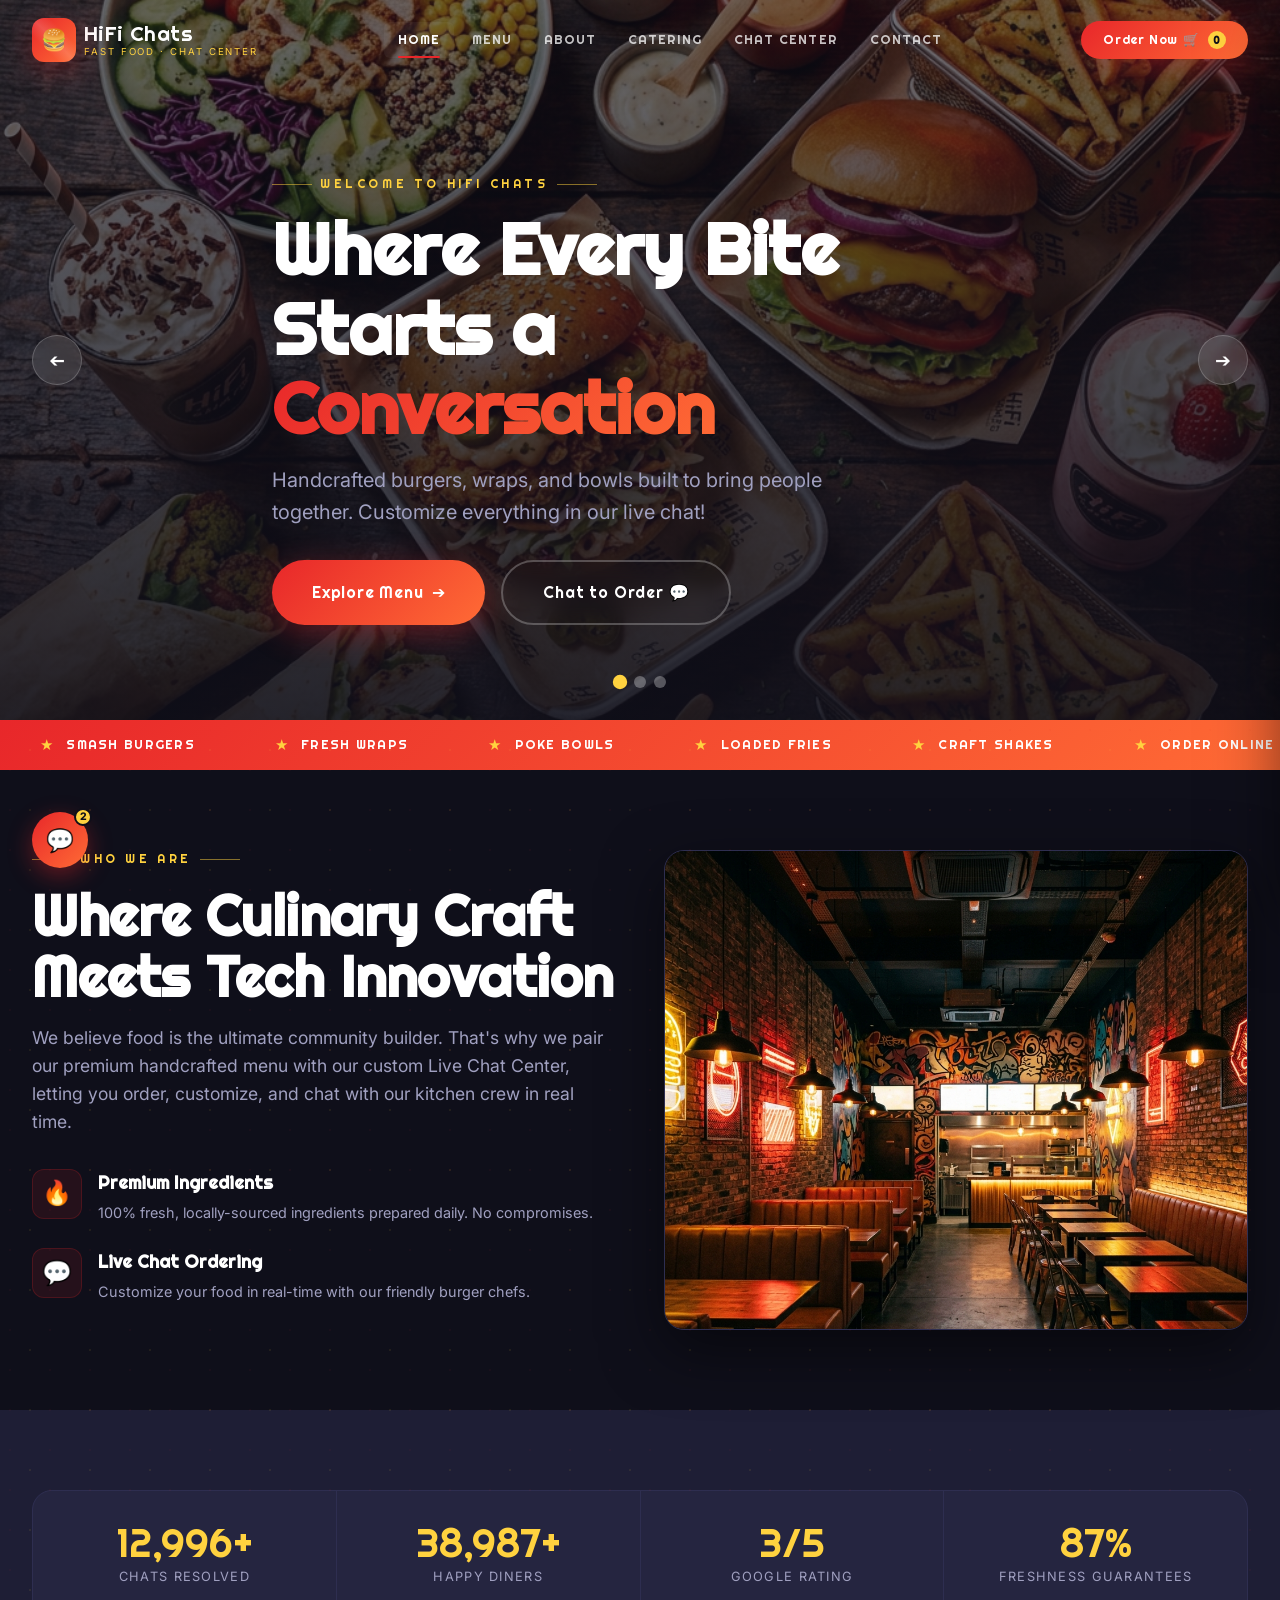
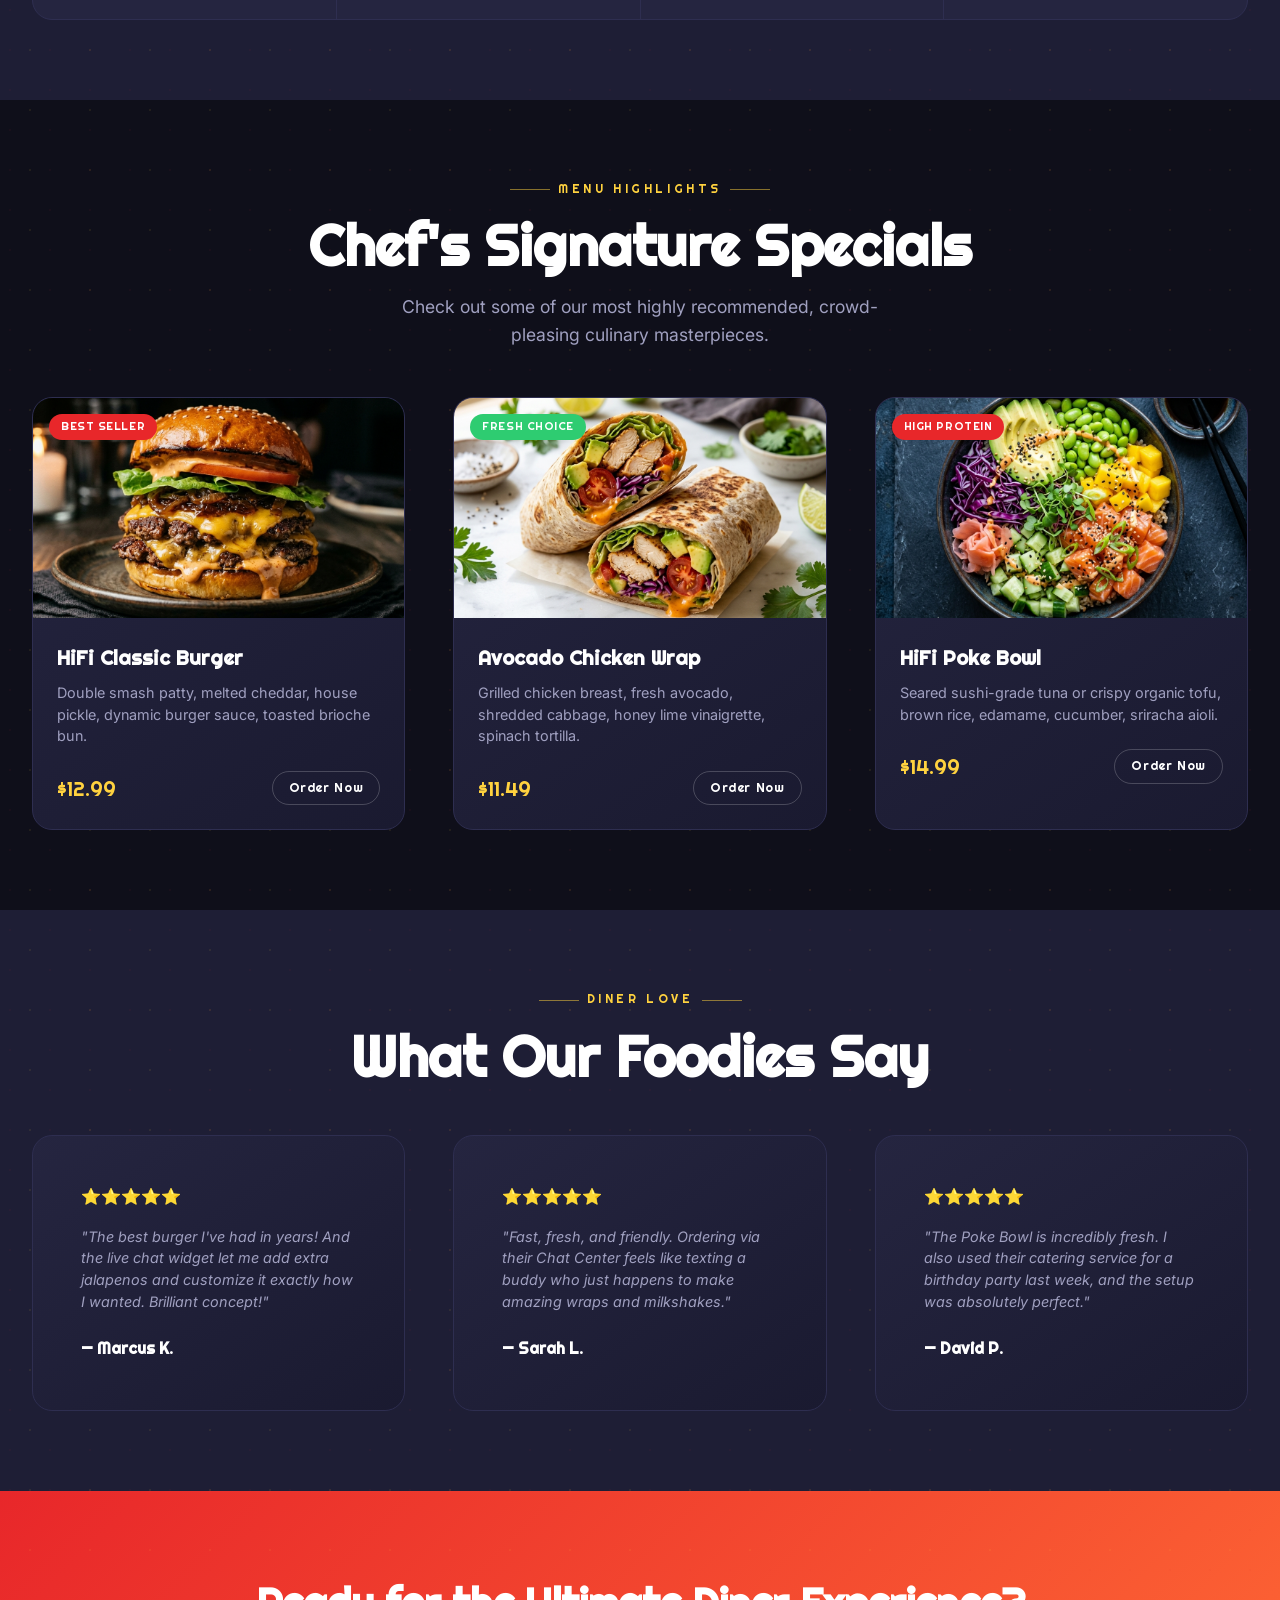
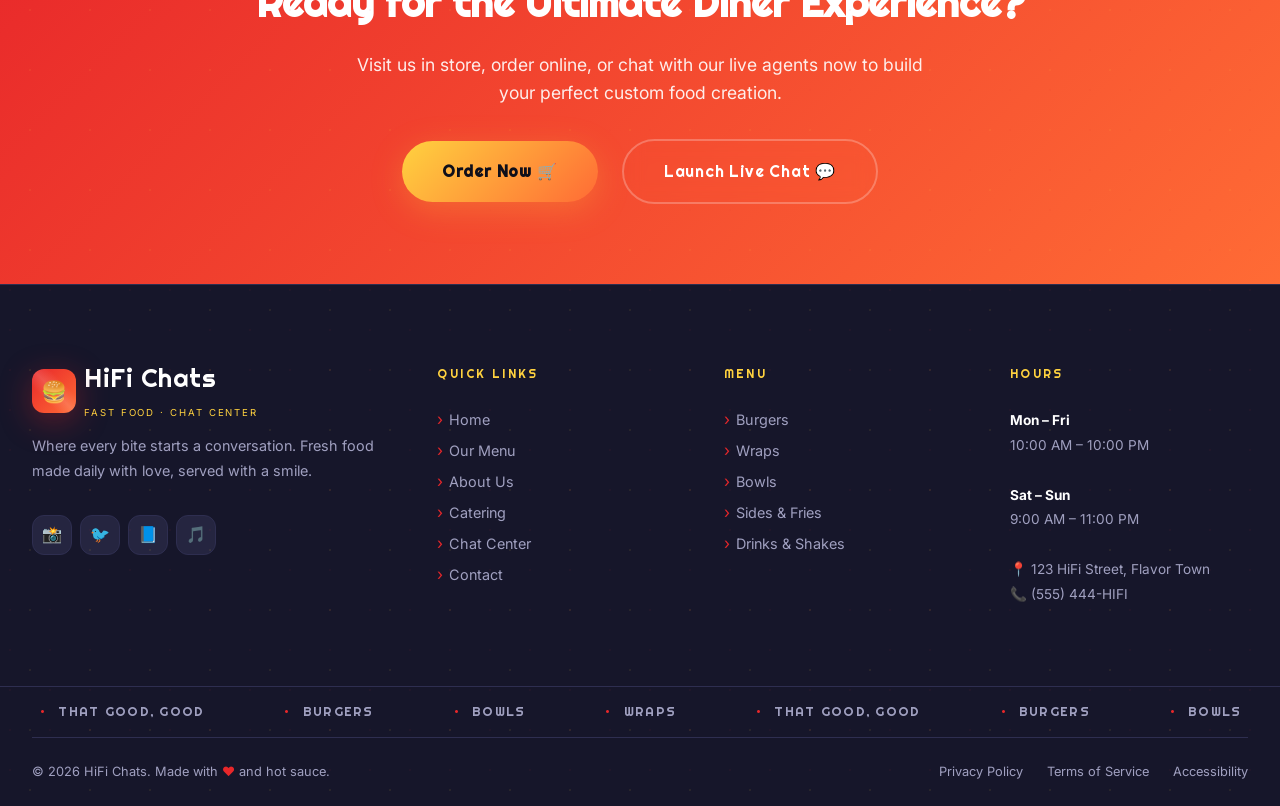
==== commit 90a9dc23: "Polish pass + GitHub Pages deploy workflow - Replace alert() form submits with inline success messag" ====
--- a/index.html
+++ b/index.html
@@ -4,13 +4,13 @@
   <meta charset="UTF-8">
   <meta name="viewport" content="width=device-width, initial-scale=1.0">
   <link rel="icon" href="data:image/svg+xml,<svg xmlns=%22http://www.w3.org/2000/svg%22 viewBox=%220 0 100 100%22><text y=%22.9em%22 font-size=%2290%22>🍔</text></svg>">
+  <meta name="description" content="HiFi Chats — handcrafted smash burgers, wraps, and bowls with a live chat ordering experience. Order online or visit our diner in Flavor Town.">
+  <meta name="theme-color" content="#0F0F1A">
   <title>Home | HiFi Chats - Street Food & Conversation</title>
   <!-- Google Fonts -->
   <link rel="preconnect" href="https://fonts.googleapis.com">
   <link rel="preconnect" href="https://fonts.gstatic.com" crossorigin>
   <link href="https://fonts.googleapis.com/css2?family=Plus+Jakarta+Sans:wght@400;500;600;700;800&family=Playfair+Display:ital,wght@0,600;0,700;1,600&display=swap" rel="stylesheet">
-  <!-- FontAwesome for Icons -->
-  <link rel="stylesheet" href="https://cdnjs.cloudflare.com/ajax/libs/font-awesome/6.4.0/css/all.min.css">
   <!-- Stylesheets -->
   <link rel="stylesheet" href="css/main.css">
   <link rel="stylesheet" href="css/components.css">
@@ -109,7 +109,11 @@
     }
     #hero-prev { left: var(--space-xl); }
     #hero-next { right: var(--space-xl); }
-    
+    #hero-prev span {
+      display: inline-block;
+      transform: scaleX(-1);
+    }
+
     .hero-dots {
       position: absolute;
       bottom: var(--space-xl);
@@ -124,6 +128,8 @@
       height: 12px;
       border-radius: 50%;
       background: rgba(255,255,255,0.3);
+      border: none;
+      padding: 0;
       cursor: pointer;
       transition: all var(--trans-fast);
     }
@@ -374,14 +380,14 @@
       </div>
 
       <!-- Slider Navigation Buttons -->
-      <button id="hero-prev" class="slider-btn" aria-label="Previous Slide">➔</button>
-      <button id="hero-next" class="slider-btn" aria-label="Next Slide">➔</button>
+      <button id="hero-prev" class="slider-btn" aria-label="Previous slide"><span>➔</span></button>
+      <button id="hero-next" class="slider-btn" aria-label="Next slide"><span>➔</span></button>
 
       <!-- Slider Pagination Dots -->
-      <div class="hero-dots">
-        <span class="hero-dot active"></span>
-        <span class="hero-dot"></span>
-        <span class="hero-dot"></span>
+      <div class="hero-dots" role="tablist" aria-label="Hero slides">
+        <button class="hero-dot active" aria-label="Go to slide 1"></button>
+        <button class="hero-dot" aria-label="Go to slide 2"></button>
+        <button class="hero-dot" aria-label="Go to slide 3"></button>
       </div>
     </section>
 
--- a/css/components.css
+++ b/css/components.css
@@ -574,10 +574,10 @@
   font-size: 0.85rem;
   color: var(--hifi-white);
   margin-bottom: var(--space-sm);
-  animation: slideInLeft 0.3s ease;
-}
-
-@keyframes slideInLeft {
+  animation: msg-slide-in 0.3s ease;
+}
+
+@keyframes msg-slide-in {
   from { opacity: 0; transform: translateX(-10px); }
   to { opacity: 1; transform: translateX(0); }
 }
@@ -599,6 +599,21 @@
 .chat-popup-cta:hover {
   opacity: 0.9;
   transform: scale(1.02);
+}
+
+
+/* ──────────────────────────────────────
+   FORM FEEDBACK
+────────────────────────────────────── */
+.form-success {
+  margin-top: var(--space-md);
+  padding: 12px 18px;
+  border-radius: var(--radius-md);
+  background: rgba(46, 204, 113, 0.12);
+  border: 1px solid rgba(46, 204, 113, 0.35);
+  color: var(--hifi-green);
+  font-size: 0.9rem;
+  animation: msg-slide-in 0.3s ease;
 }
 
 
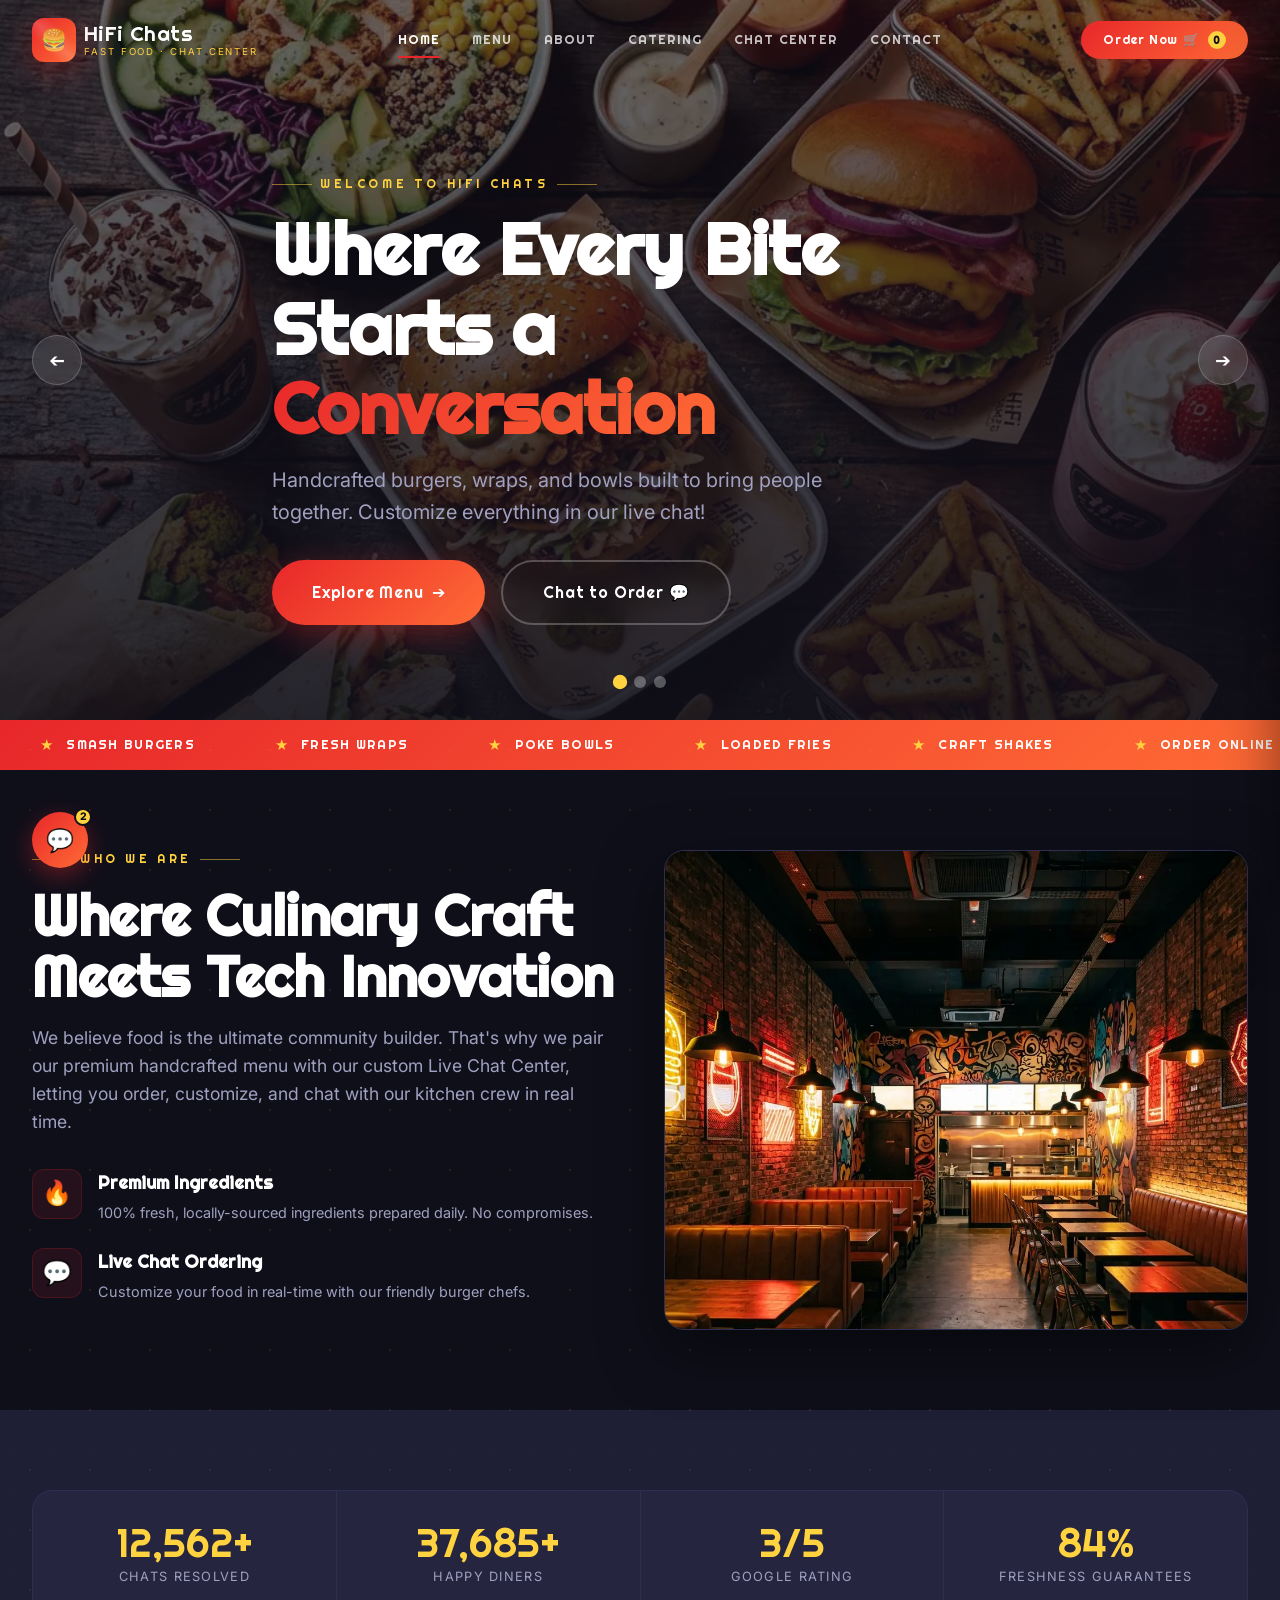
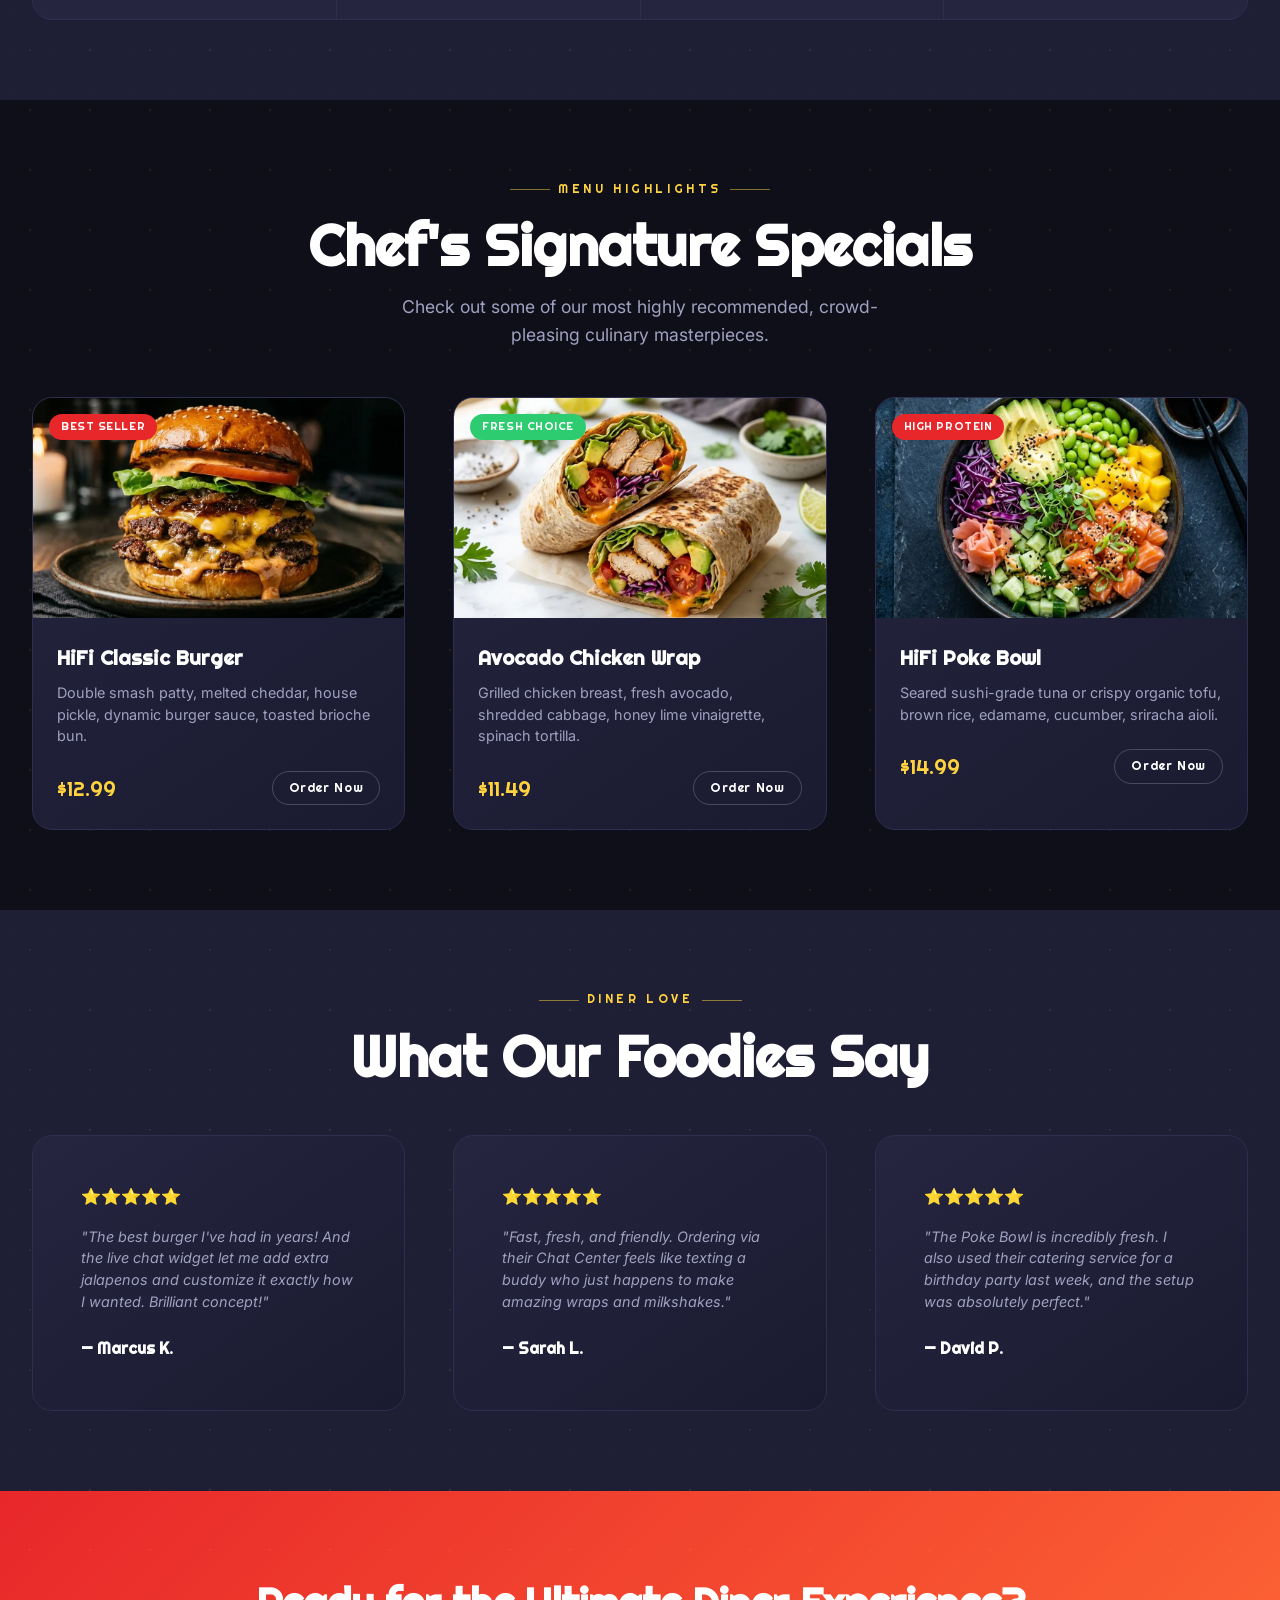
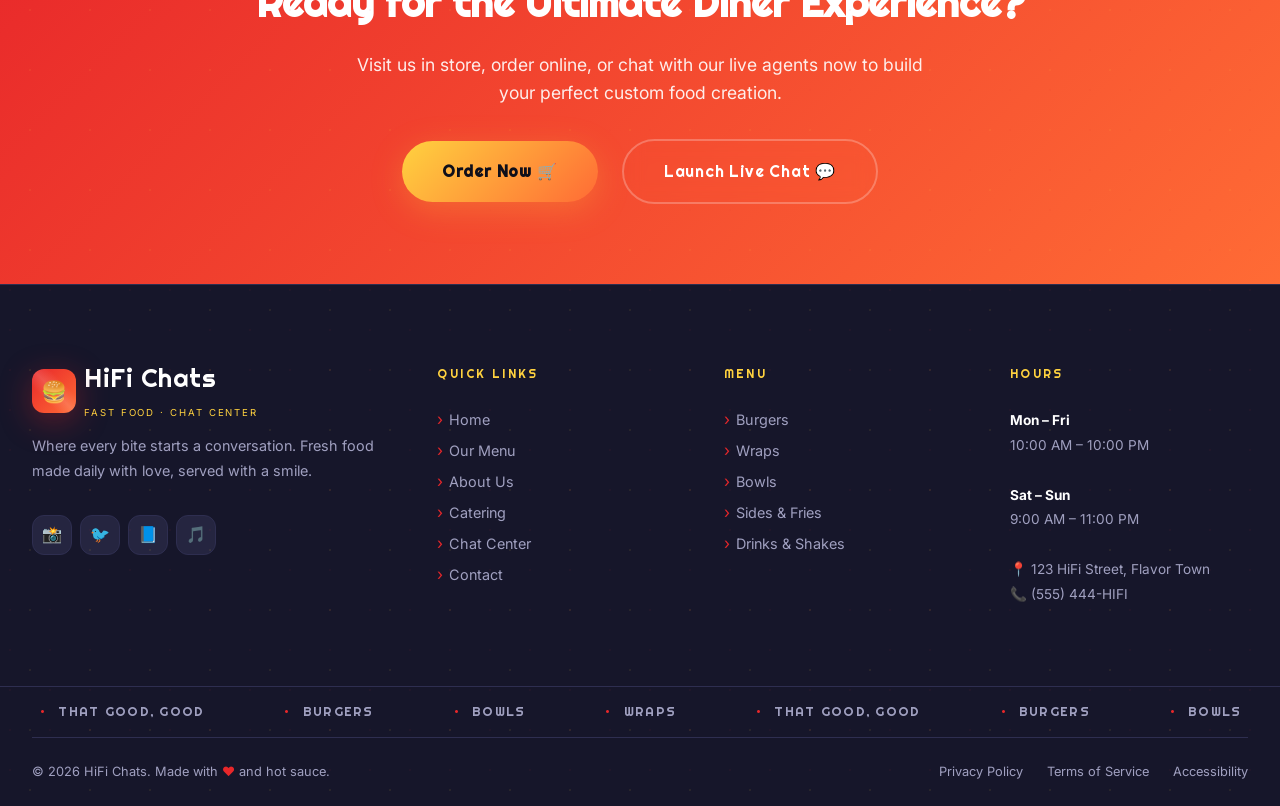
==== commit 0c783945: "Optimize images: PNG -> WebP (5.2MB -> 0.6MB) Converted all photo assets to WebP q72 and updated eve" ====
--- a/index.html
+++ b/index.html
@@ -340,7 +340,7 @@
       <div class="hero-slider">
         <!-- Slide 1 (Active) -->
         <div class="hero-slide active">
-          <div class="hero-bg" style="background-image: url('assets/hero_food_spread.png');" data-parallax="0.15"></div>
+          <div class="hero-bg" style="background-image: url('assets/hero_food_spread.webp');" data-parallax="0.15"></div>
           <div class="hero-content container">
             <span class="section-label">Welcome to HiFi Chats</span>
             <h1 class="hero-title">Where Every Bite<br>Starts a <span class="gradient-text-red">Conversation</span></h1>
@@ -353,7 +353,7 @@
         </div>
         <!-- Slide 2 -->
         <div class="hero-slide">
-          <div class="hero-bg" style="background-image: url('assets/burger.png');" data-parallax="0.15"></div>
+          <div class="hero-bg" style="background-image: url('assets/burger.webp');" data-parallax="0.15"></div>
           <div class="hero-content container">
             <span class="section-label">Double Smash Goodness</span>
             <h1 class="hero-title">Sizzling & Juicy<br><span id="typewriter" class="cursor-blink">Burgers</span></h1>
@@ -366,7 +366,7 @@
         </div>
         <!-- Slide 3 -->
         <div class="hero-slide">
-          <div class="hero-bg" style="background-image: url('assets/interior.png');" data-parallax="0.15"></div>
+          <div class="hero-bg" style="background-image: url('assets/interior.webp');" data-parallax="0.15"></div>
           <div class="hero-content container">
             <span class="section-label">The Diner Vibe</span>
             <h1 class="hero-title">More Than Meal,<br>It's a <span class="gradient-text-gold">Social Vibe</span></h1>
@@ -437,7 +437,7 @@
         </div>
         <div class="reveal-right flex-center">
           <div class="img-wrapper shadow-lg float-anim" style="max-height: 480px;">
-            <img src="assets/interior.png" alt="Diner Interior" class="img-responsive">
+            <img src="assets/interior.webp" alt="Diner Interior" class="img-responsive">
           </div>
         </div>
       </div>
@@ -479,7 +479,7 @@
         <!-- Card 1 -->
         <div class="card reveal">
           <div class="card-img-wrap">
-            <img src="assets/burger.png" alt="HiFi Classic Burger" class="img-responsive">
+            <img src="assets/burger.webp" alt="HiFi Classic Burger" class="img-responsive">
             <span class="card-badge bg-primary">Best Seller</span>
           </div>
           <div class="card-content">
@@ -494,7 +494,7 @@
         <!-- Card 2 -->
         <div class="card reveal">
           <div class="card-img-wrap">
-            <img src="assets/wrap.png" alt="Avocado Chicken Wrap" class="img-responsive">
+            <img src="assets/wrap.webp" alt="Avocado Chicken Wrap" class="img-responsive">
             <span class="card-badge bg-accent">Fresh Choice</span>
           </div>
           <div class="card-content">
@@ -509,7 +509,7 @@
         <!-- Card 3 -->
         <div class="card reveal">
           <div class="card-img-wrap">
-            <img src="assets/bowl.png" alt="HiFi Poke Bowl" class="img-responsive">
+            <img src="assets/bowl.webp" alt="HiFi Poke Bowl" class="img-responsive">
             <span class="card-badge bg-primary">High Protein</span>
           </div>
           <div class="card-content">
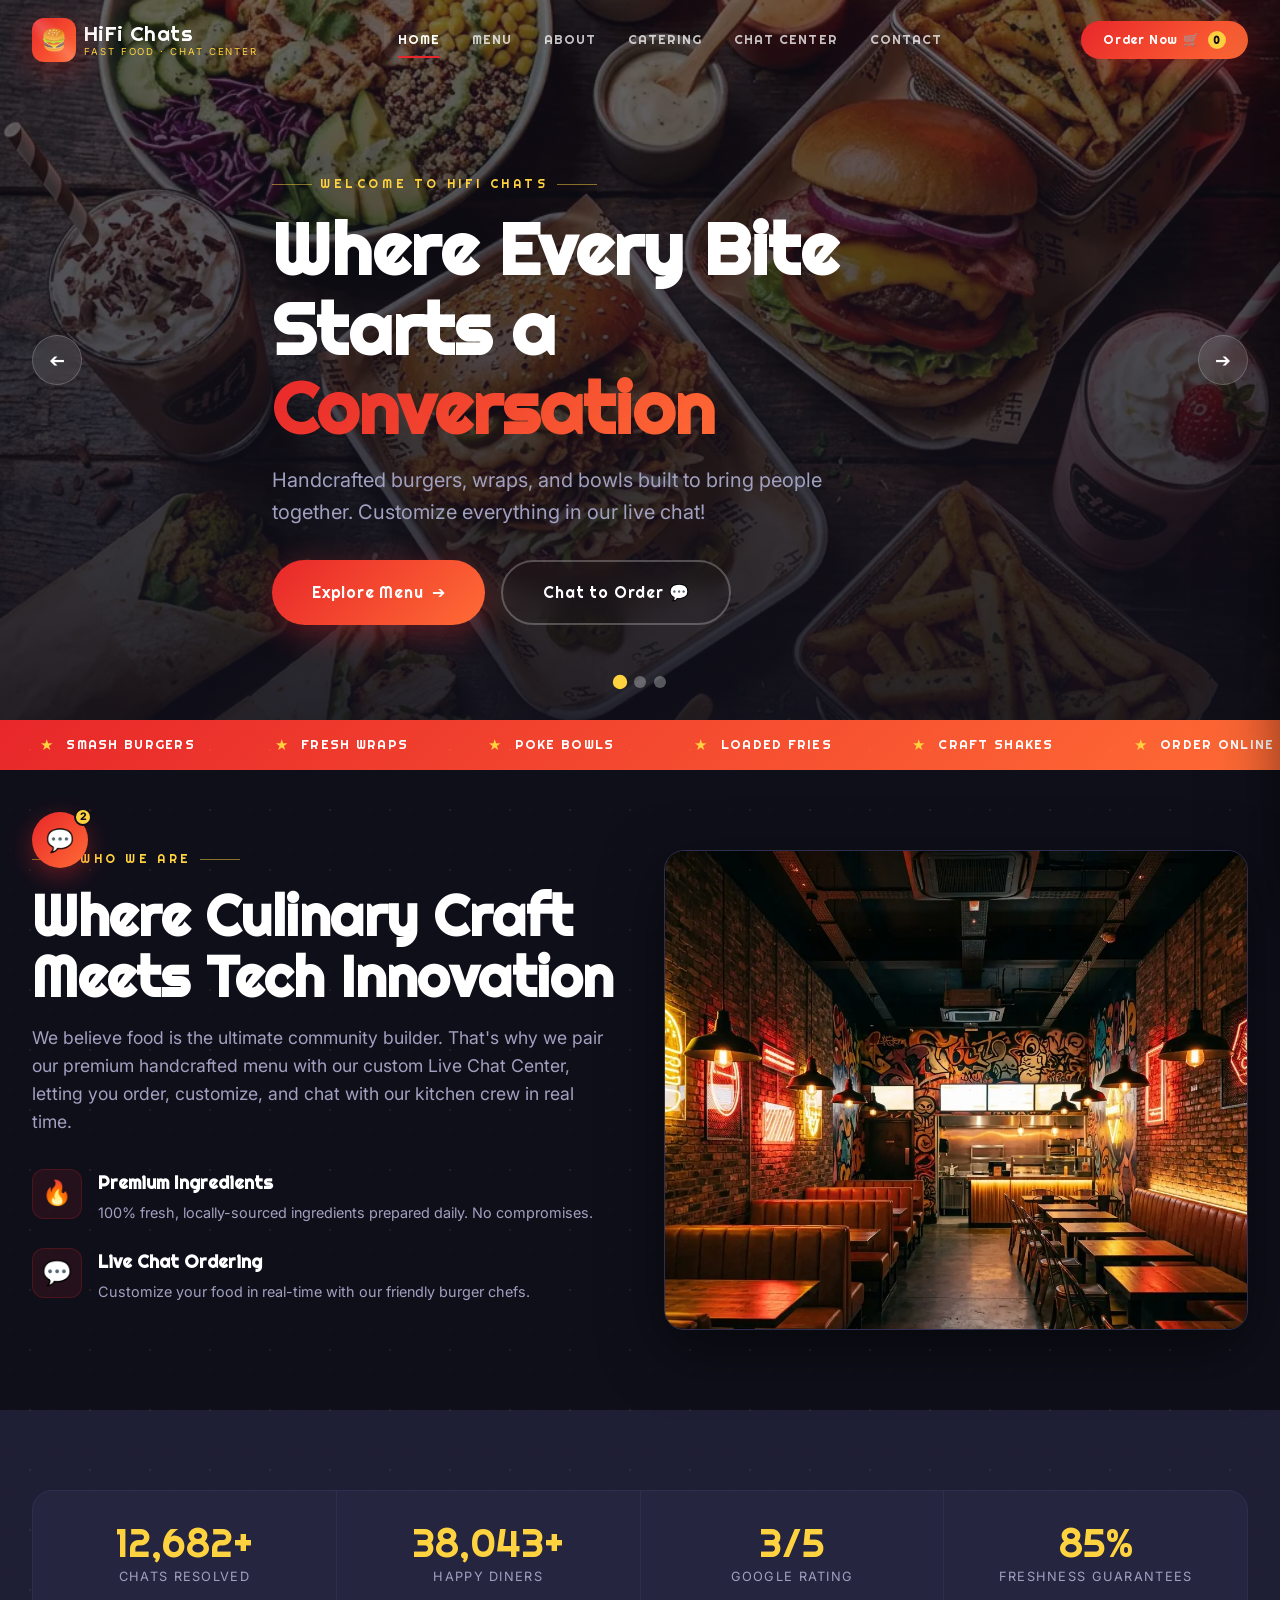
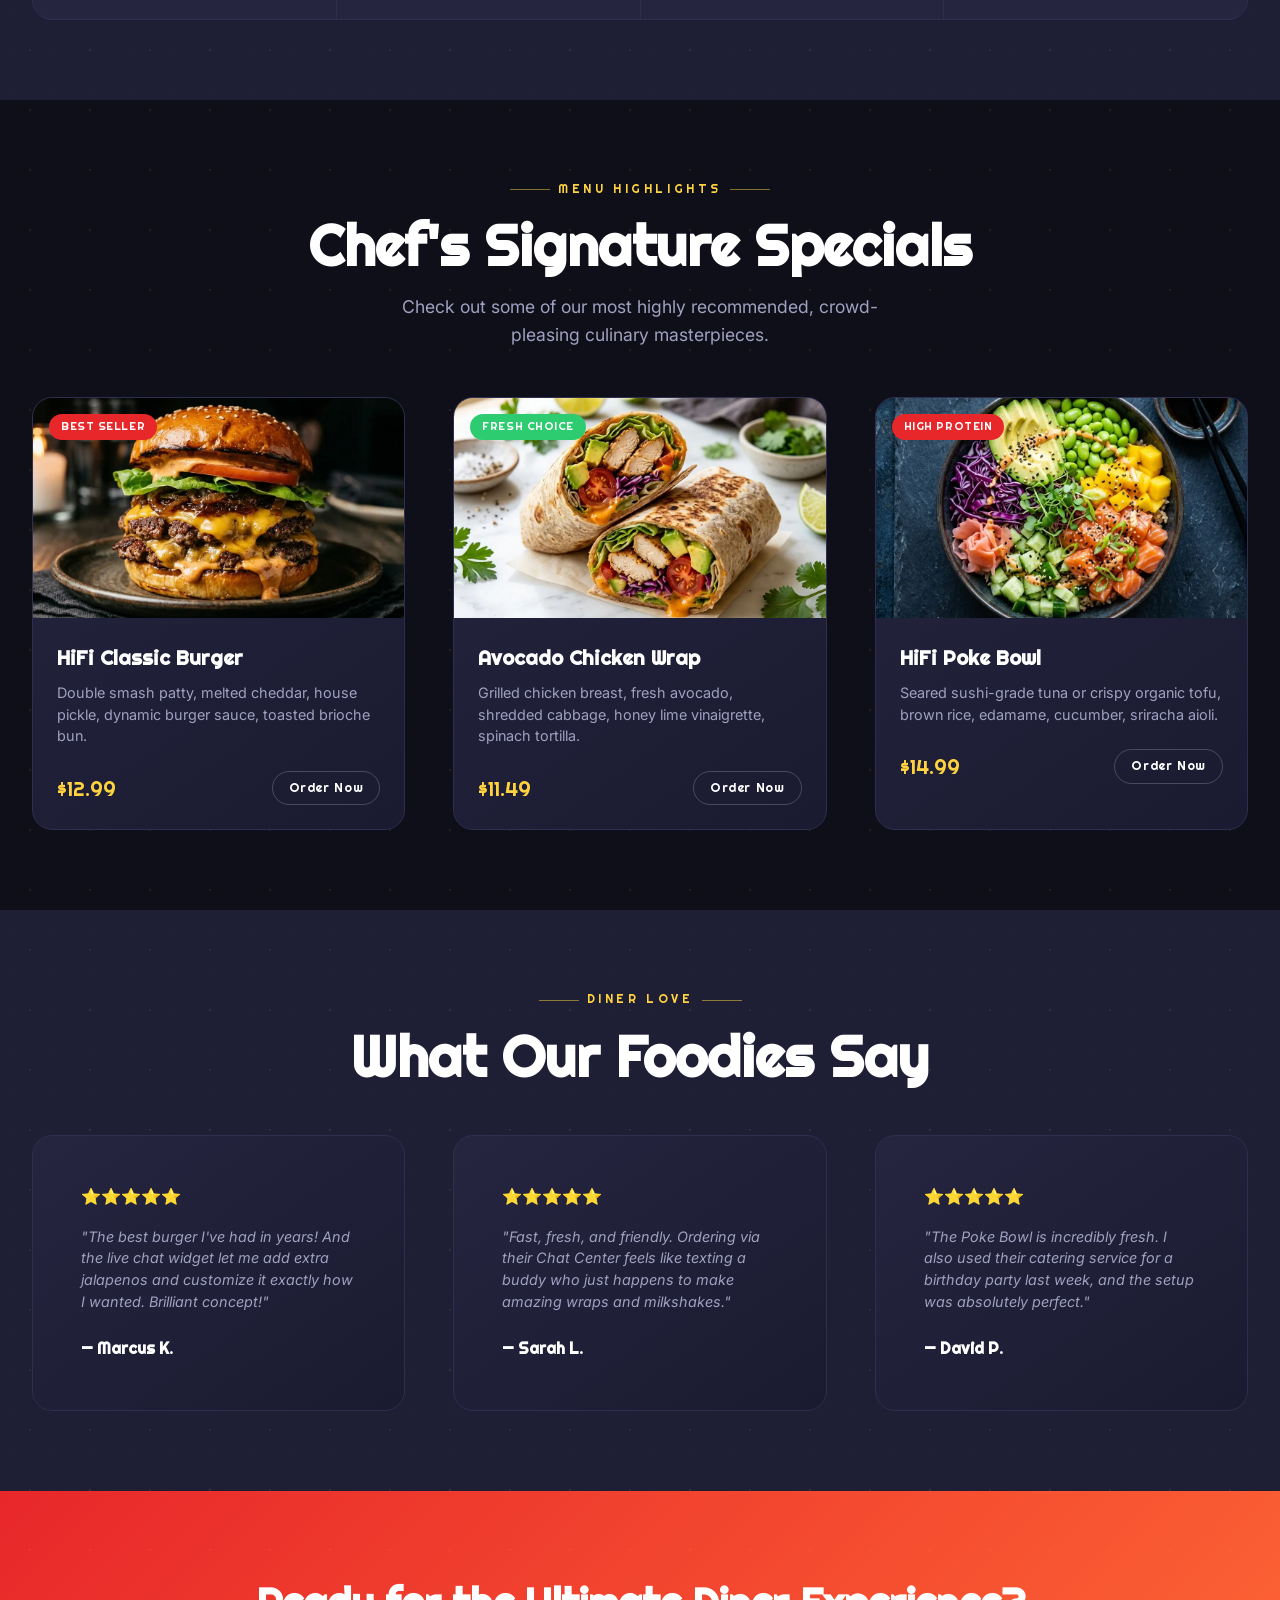
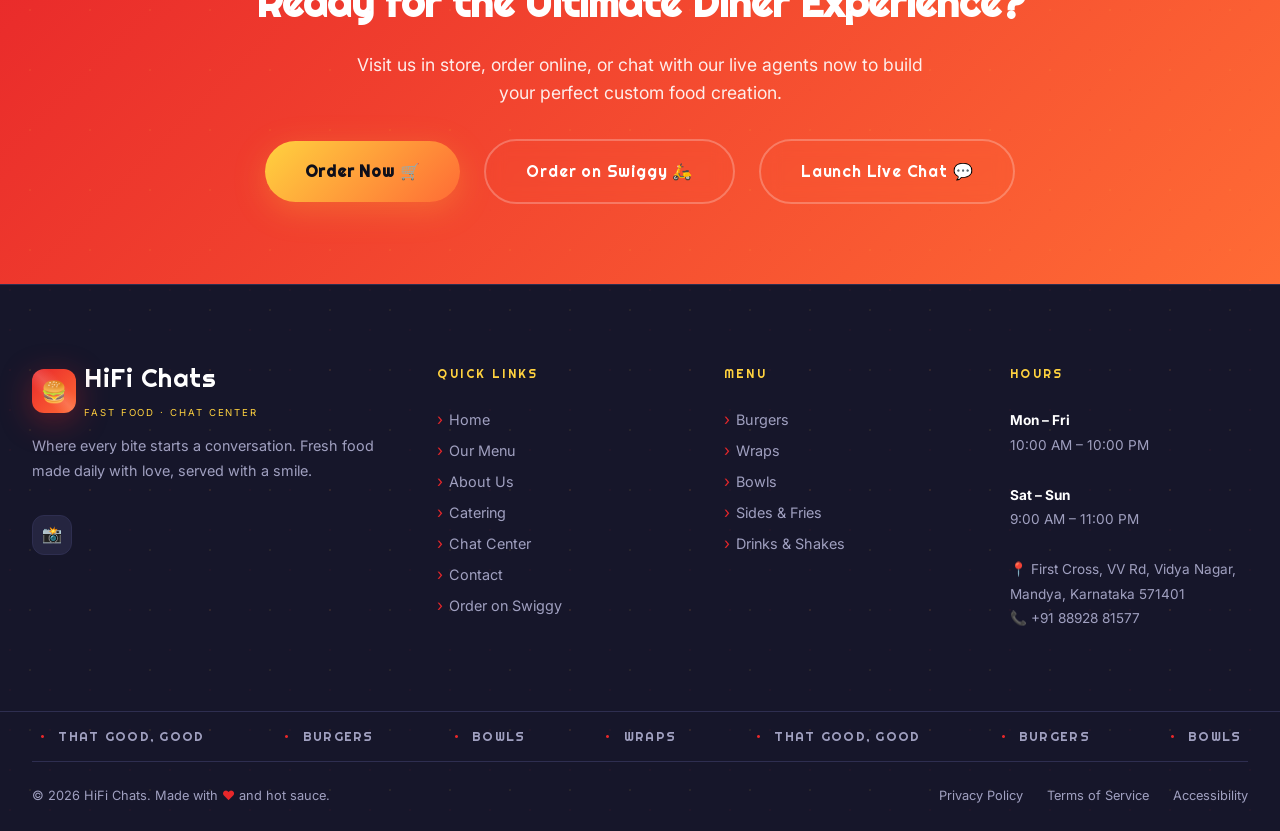
==== commit e000d0a3: "Add real business details: Mandya address, phone, Instagram, Swiggy - Footer (all pages): real addre" ====
--- a/index.html
+++ b/index.html
@@ -4,7 +4,7 @@
   <meta charset="UTF-8">
   <meta name="viewport" content="width=device-width, initial-scale=1.0">
   <link rel="icon" href="data:image/svg+xml,<svg xmlns=%22http://www.w3.org/2000/svg%22 viewBox=%220 0 100 100%22><text y=%22.9em%22 font-size=%2290%22>🍔</text></svg>">
-  <meta name="description" content="HiFi Chats — handcrafted smash burgers, wraps, and bowls with a live chat ordering experience. Order online or visit our diner in Flavor Town.">
+  <meta name="description" content="HiFi Chats — handcrafted smash burgers, wraps, and bowls with a live chat ordering experience. Order on Swiggy or visit us in Vidya Nagar, Mandya.">
   <meta name="theme-color" content="#0F0F1A">
   <title>Home | HiFi Chats - Street Food & Conversation</title>
   <!-- Google Fonts -->
@@ -558,6 +558,7 @@
         <p style="font-size: 1.1rem; margin-bottom: 2rem; opacity: 0.9; max-width: 600px; margin-inline: auto;">Visit us in store, order online, or chat with our live agents now to build your perfect custom food creation.</p>
         <div class="flex-center" style="gap: 1.5rem; flex-wrap: wrap;">
           <a href="menu.html" class="btn btn-gold btn-lg" data-nav>Order Now 🛒</a>
+          <a href="https://www.swiggy.com/restaurants/hifi-chats-vidya-nagar-koramangala-bangalore-1005236/dineout" target="_blank" rel="noopener noreferrer" class="btn btn-secondary btn-lg">Order on Swiggy 🛵</a>
           <a href="chat.html" class="btn btn-secondary btn-lg" data-nav>Launch Live Chat 💬</a>
         </div>
       </div>
@@ -578,10 +579,7 @@
           </div>
           <p class="footer-desc">Where every bite starts a conversation. Fresh food made daily with love, served with a smile.</p>
           <div class="footer-social">
-            <a href="#" class="social-btn" aria-label="Instagram">📸</a>
-            <a href="#" class="social-btn" aria-label="Twitter">🐦</a>
-            <a href="#" class="social-btn" aria-label="Facebook">📘</a>
-            <a href="#" class="social-btn" aria-label="TikTok">🎵</a>
+            <a href="https://www.instagram.com/hifichats/" target="_blank" rel="noopener noreferrer" class="social-btn" aria-label="HiFi Chats on Instagram">📸</a>
           </div>
         </div>
         <div>
@@ -593,6 +591,7 @@
             <li><a href="catering.html">Catering</a></li>
             <li><a href="chat.html">Chat Center</a></li>
             <li><a href="contact.html">Contact</a></li>
+            <li><a href="https://www.swiggy.com/restaurants/hifi-chats-vidya-nagar-koramangala-bangalore-1005236/dineout" target="_blank" rel="noopener noreferrer">Order on Swiggy</a></li>
           </ul>
         </div>
         <div>
@@ -612,8 +611,8 @@
             <br>
             <p><strong>Sat – Sun</strong><br>9:00 AM – 11:00 PM</p>
             <br>
-            <p>📍 123 HiFi Street, Flavor Town</p>
-            <p>📞 (555) 444-HIFI</p>
+            <p>📍 First Cross, VV Rd, Vidya Nagar,<br>Mandya, Karnataka 571401</p>
+            <p>📞 <a href="tel:+918892881577">+91 88928 81577</a></p>
           </div>
         </div>
       </div>
